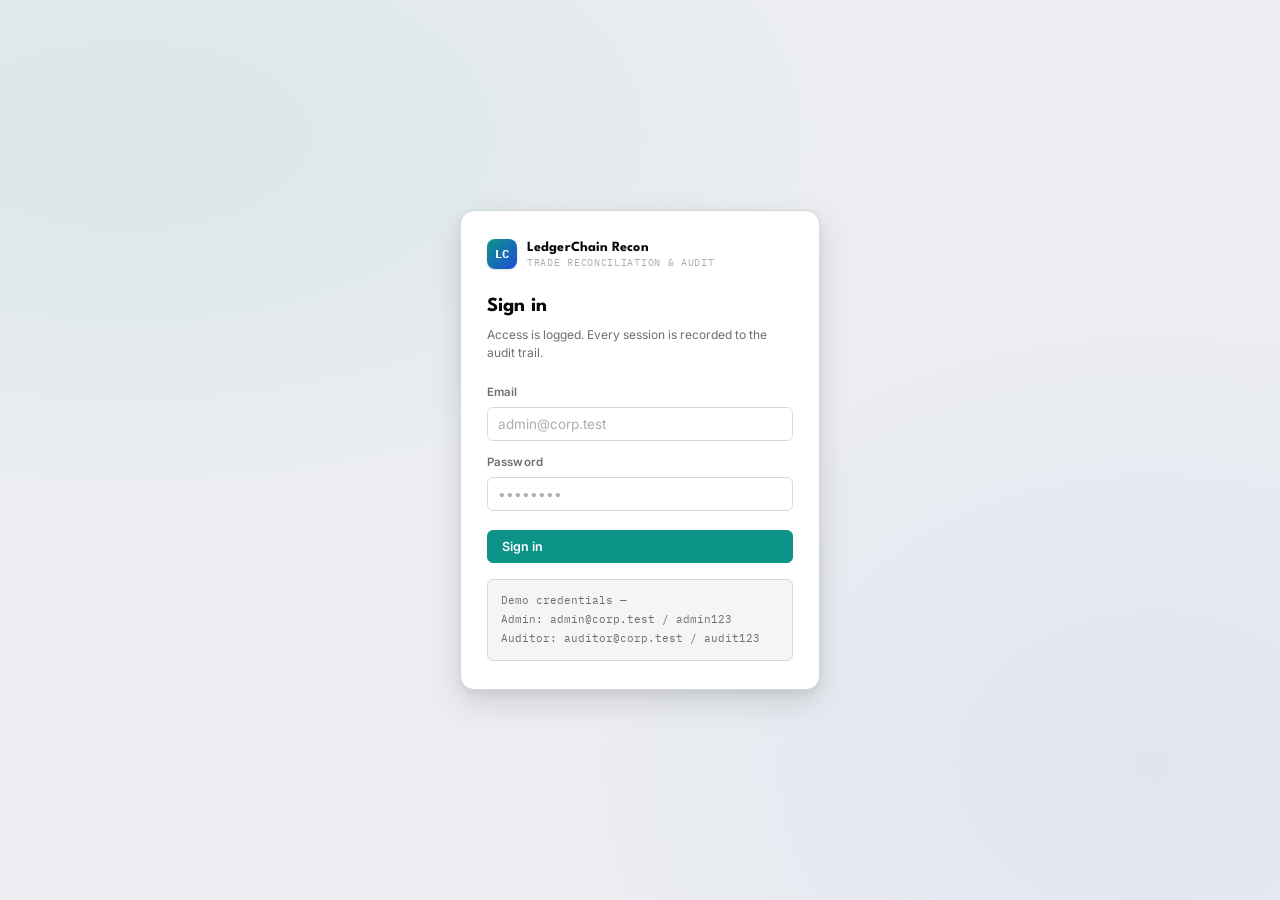
==== audit-log.html @ 0c9338fd "completed the frontend of the project" ====
<!DOCTYPE html>
<html lang="en">
<head>
<meta charset="UTF-8">
<meta name="viewport" content="width=device-width, initial-scale=1.0">
<title>Audit Log · LedgerChain Recon</title>
<link rel="icon" type="image/svg+xml" href="data:image/svg+xml,%3Csvg xmlns='http://www.w3.org/2000/svg' viewBox='0 0 32 32'%3E%3Crect width='32' height='32' rx='6' fill='%23353536'/%3E%3Ctext x='16' y='21' fill='%230d9488' font-family='monospace' font-weight='bold' font-size='14' text-anchor='middle'%3ELC%3C/text%3E%3C/svg%3E">
<link rel="stylesheet" href="css/style.css">
</head>
<body>

<div class="app-shell">
  <aside class="sidebar">
    <div class="brand">
      <div class="brand-mark">LC</div>
      <div class="brand-text"><strong>LedgerChain</strong><span>Recon System</span></div>
    </div>
    <nav class="nav">
      <div class="nav-label">Workspace</div>
      <a href="dashboard.html"     data-page="dashboard"    data-label="Dashboard"><span class="nav-ico">◉</span> <span>Dashboard</span></a>
      <a href="trades.html"        data-page="trades"       data-label="Trades"><span class="nav-ico">▤</span> <span>Trades</span></a>
      <a href="reconciliation.html" data-page="reconciliation" data-label="Reconciliation"><span class="nav-ico">⇄</span> <span>Reconciliation</span></a>
      <a href="exceptions.html"   data-page="exceptions"   data-label="Exceptions"><span class="nav-ico">⚠</span> <span>Exceptions</span></a>
      <a href="audit-log.html"    data-page="audit"        data-label="Audit Log"><span class="nav-ico">≡</span> <span>Audit Log</span></a>
    </nav>
    <div class="sidebar-foot">
      <div class="user-chip" id="sessionChip">--</div>
      <div class="who"><strong id="sessionName">—</strong><span id="sessionRole">—</span></div>
      <a href="#" id="logoutBtn" class="logout-link" title="Sign out">↪</a>
    </div>
  </aside>

  <main class="main">
    <div class="page-head fade-up">
      <div>
        <p class="page-eyebrow">Immutable record</p>
        <h1 class="page-title">Audit Log</h1>
        <p class="page-sub">Every action in the system, chained by hash so tampering with history is detectable.</p>
      </div>
      <button class="btn btn-primary" id="verifyBtn">Verify chain integrity</button>
    </div>

    <div class="card hidden fade-up" id="verifyCard">
      <div class="chain-banner" id="chainBanner"></div>
      <div class="chain-strip" id="chainStrip"></div>
    </div>

    <div class="card fade-up" style="animation-delay:.05s;">
      <div class="filter-bar" style="margin-bottom:14px;">
        <select id="filterAction">
          <option value="">All actions</option>
        </select>
        <input type="text" id="filterActor" placeholder="Filter by actor…">
        <div class="spacer"></div>
        <span class="text-faint mono" id="logCount" style="font-size:12px;"></span>
      </div>
      <div class="table-wrap" id="tableContainer">
        <table id="auditTable">
          <thead>
            <tr><th>Timestamp</th><th>Actor</th><th>Action</th><th>Entity</th><th>Details</th><th>Hash</th></tr>
          </thead>
          <tbody id="logBody"></tbody>
        </table>
      </div>
    </div>
  </main>
</div>

<script src="js/store.js"></script>
<script src="js/app.js"></script>
<script>
  initShell('audit');

  const filterAction = document.getElementById('filterAction');
  const filterActor = document.getElementById('filterActor');
  const logBody = document.getElementById('logBody');
  const tableEl = document.getElementById('auditTable');
  const containerEl = document.getElementById('tableContainer');
  const logCount = document.getElementById('logCount');

  let currentAuditList = [];

  function populateActionFilter() {
    const actions = [...new Set(Store.getAuditLog().map(a => a.action))];
    filterAction.innerHTML = '<option value="">All actions</option>' +
      actions.map(a => `<option value="${escapeHtml(a)}">${escapeHtml(a.replaceAll('_',' '))}</option>`).join('');
  }

  function getFilteredAuditLogs() {
    let log = Store.getAuditLog().slice().reverse();
    if (filterAction.value) log = log.filter(a => a.action === filterAction.value);
    const actorQuery = filterActor.value.trim().toLowerCase();
    if (actorQuery) log = log.filter(a => a.actor.toLowerCase().includes(actorQuery));

    logCount.textContent = log.length + ' entries';
    currentAuditList = log;
    return currentAuditList;
  }

  function renderPageRows(rows) {
    if (!rows.length) {
      logBody.innerHTML = `<tr><td colspan="6"><div class="empty-state"><div class="glyph">≡</div><p>No matching audit entries.</p></div></td></tr>`;
      return;
    }

    logBody.innerHTML = rows.map(a => `
      <tr>
        <td class="mono text-dim">${formatDateTime(a.timestamp)}</td>
        <td>${escapeHtml(a.actor)}</td>
        <td class="mono">${escapeHtml(a.action)}</td>
        <td class="text-dim">${escapeHtml(a.entity_type)} · ${escapeHtml(a.entity_id)}</td>
        <td class="text-dim">${escapeHtml(a.details)}</td>
        <td class="mono text-faint" title="${escapeHtml(a.hash)}">${escapeHtml(a.hash.slice(0,8))}…</td>
      </tr>
    `).join('');
  }

  // Setup reusable pagination and column sorting (Part B.5 & B.6)
  const paginator = makePaginated({
    container: containerEl,
    getData: getFilteredAuditLogs,
    renderRows: renderPageRows,
    pageSize: 10
  });

  makeSortable(
    tableEl,
    currentAuditList,
    (sorted) => {
      currentAuditList = sorted;
      paginator.refresh();
    },
    ['timestamp', 'actor', 'action', 'entity_type', 'details', 'hash']
  );

  document.getElementById('verifyBtn').addEventListener('click', () => {
    const { intact, results } = Store.verifyAuditChain();

    const card = document.getElementById('verifyCard');
    const banner = document.getElementById('chainBanner');
    const strip = document.getElementById('chainStrip');
    card.classList.remove('hidden');

    banner.className = 'chain-banner ' + (intact ? 'ok' : 'bad');
    banner.textContent = intact
      ? `Chain verified — all ${results.length} entries are intact and in order.`
      : `Integrity check failed — the hash chain has been broken. History may have been altered.`;

    if (!results.length) {
      strip.innerHTML = `<span class="text-faint" style="font-size:12.5px;">No entries to verify yet.</span>`;
    } else {
      strip.innerHTML = results.map(r => `
        <div class="chain-node">
          <div class="chain-line ${r.verified ? '' : 'broken'}"></div>
          <div class="chain-dot ${r.verified ? '' : 'broken'}" title="${escapeHtml(r.action)}"></div>
          <div class="chain-hash">${escapeHtml(r.hash.slice(0,6))}</div>
        </div>
      `).join('');
    }

    toast(intact ? 'Audit chain verified successfully.' : 'Audit chain integrity check failed.', intact ? undefined : 'error');
  });

  filterAction.addEventListener('change', () => paginator.refresh());
  filterActor.addEventListener('input', () => paginator.refresh());

  populateActionFilter();
</script>
</body>
</html>
---- css/style.css ----
/* ============================================================
   LedgerChain Recon — Global Design System
   --
   Palette  : #ebedf1 · #d4d8df · #acadb1 · #706f70 · #353536 · #080808
   Headings : League Spartan
   UI chrome: Inter
   Data/mono: IBM Plex Mono
   Status colours kept for pill/badge/chain semantics only.
   ============================================================ */

@import url('https://fonts.googleapis.com/css2?family=Inter:opsz,wght@14..32,300;14..32,400;14..32,500;14..32,600;14..32,700&family=IBM+Plex+Mono:wght@400;500;600&family=League+Spartan:wght@600;700;800&display=swap');

/* ── Design tokens ──────────────────────────────────────────── */
:root {
  /* ── Neutral palette (light theme) ── */
  --bg:            #ebedf1;   /* app background */
  --surface:       #ffffff;   /* card / panel surface */
  --surface-2:     #f4f5f7;   /* subtle inset, table header */
  --surface-3:     #ebedf1;   /* hover tint, pill bg */
  --surface-hover: #f0f1f4;   /* interactive hover */

  /* Borders */
  --border:        #d4d8df;
  --border-subtle: #e2e4e9;

  /* Text */
  --text:          #080808;   /* headings, high-emphasis */
  --text-body:     #353536;   /* body copy */
  --text-dim:      #706f70;   /* secondary / muted */
  --text-faint:    #acadb1;   /* disabled / placeholder */

  /* ── Semantic status colours (unchanged — pills / badges / chain) ── */
  --accent:        #0d9488;   /* teal-700 — matched / healthy (darkened for light bg) */
  --accent-mid:    #14b8a6;   /* teal-500 — hover */
  --accent-dim:    #ccfbf1;   /* teal-100 — pill background */
  --accent-glow:   rgba(13,148,136,.1);

  --warn:          #b45309;   /* amber-700 — mismatch / open */
  --warn-dim:      #fef3c7;   /* amber-100 — pill background */

  --danger:        #dc2626;   /* red-600 — missing / critical */
  --danger-dim:    #fee2e2;   /* red-100 — pill background */

  --info:          #1d4ed8;   /* blue-700 — neutral informational */
  --info-dim:      #dbeafe;   /* blue-100 */

  --purple:        #7c3aed;   /* violet-600 */
  --purple-dim:    #ede9fe;   /* violet-100 */

  /* ── Chart color palette ── */
  --chart-1:  #7BA7D9;
  --chart-2:  #88B68A;
  --chart-3:  #E3B26A;
  --chart-4:  #A78BC7;
  --chart-5:  #72B7B2;
  --chart-6:  #D98B84;
  --chart-7:  #A8B56A;
  --chart-8:  #C997B3;
  --chart-9:  #82C7C5;
  --chart-10: #D7A66E;
  --chart-11: #8FA6D8;
  --chart-12: #9CC29C;

  /* ── Radii ── */
  --radius-sm:     3px;
  --radius:        6px;
  --radius-md:     8px;
  --radius-lg:     10px;
  --radius-xl:     14px;

  /* ── Shadows (lighter for light theme) ── */
  --shadow-sm:  0 1px 2px rgba(8,8,8,.06), 0 1px 3px rgba(8,8,8,.08);
  --shadow-md:  0 4px 12px rgba(8,8,8,.08), 0 2px 4px rgba(8,8,8,.06);
  --shadow-lg:  0 12px 32px rgba(8,8,8,.12), 0 4px 8px rgba(8,8,8,.06);

  /* ── Typography ── */
  --font-heading: 'League Spartan', system-ui, sans-serif;
  --font-ui:      'Inter', system-ui, -apple-system, sans-serif;
  --font-mono:    'IBM Plex Mono', ui-monospace, 'Cascadia Code', monospace;

  /* ── Focus ── */
  --focus-ring: 0 0 0 2px var(--bg), 0 0 0 4px var(--accent);

  /* ── Sidebar ── */
  --sidebar-w:          220px;
  --sidebar-w-collapsed: 64px;
}

/* ── Reset ───────────────────────────────────────────────────── */
*, *::before, *::after { box-sizing: border-box; margin: 0; padding: 0; }
html, body { height: 100%; }

body {
  background: var(--bg);
  color: var(--text-body);
  font-family: var(--font-ui);
  font-size: 13.5px;
  line-height: 1.55;
  -webkit-font-smoothing: antialiased;
  -moz-osx-font-smoothing: grayscale;
}

a { color: inherit; text-decoration: none; }
button, input, select, textarea {
  font-family: inherit;
  font-size: inherit;
  color: inherit;
}
::selection { background: var(--accent-dim); color: var(--accent); }

a:focus-visible, button:focus-visible,
input:focus-visible, select:focus-visible, textarea:focus-visible {
  outline: none;
  box-shadow: var(--focus-ring);
  border-radius: var(--radius);
}

@media (prefers-reduced-motion: reduce) {
  *, *::before, *::after {
    animation-duration: 0.01ms !important;
    transition-duration: 0.01ms !important;
  }
}

/* ── App shell ─────────────────────────────────────────────── */
.app-shell {
  display: grid;
  grid-template-columns: var(--sidebar-w) 1fr;
  min-height: 100vh;
  transition: grid-template-columns 0.22s ease;
}

/* ── Sidebar ────────────────────────────────────────────────── */
.sidebar {
  background: var(--surface);
  border-right: 1px solid var(--border);
  padding: 20px 12px;
  display: flex;
  flex-direction: column;
  gap: 20px;
  position: sticky;
  top: 0;
  height: 100vh;
  overflow-y: auto;
  overflow-x: hidden;
  transition: width 0.22s ease, padding 0.22s ease;
  width: var(--sidebar-w);
}

/* ── Collapsed sidebar (≤900px) ── */
@media (max-width: 900px) {
  .app-shell {
    grid-template-columns: var(--sidebar-w-collapsed) 1fr;
  }
  .sidebar {
    width: var(--sidebar-w-collapsed);
    padding: 20px 10px;
    align-items: center;
  }
  .brand-text,
  .nav-label,
  .nav a span:not(.nav-ico),
  .sidebar-foot .who,
  .logout-link { display: none; }

  .brand { justify-content: center; padding: 0; }
  .brand-mark { width: 36px; height: 36px; font-size: 13px; }

  .nav { width: 100%; }
  .nav a {
    justify-content: center;
    padding: 10px;
    border-radius: var(--radius-md);
    position: relative;
  }
  .nav-ico { width: auto; font-size: 16px; }
  /* Tooltip on hover for collapsed icons */
  .nav a[data-label]::after {
    content: attr(data-label);
    position: absolute;
    left: calc(100% + 10px);
    top: 50%;
    transform: translateY(-50%);
    background: var(--text);
    color: var(--surface);
    font-size: 11.5px;
    font-weight: 600;
    padding: 5px 10px;
    border-radius: var(--radius);
    white-space: nowrap;
    opacity: 0;
    pointer-events: none;
    transition: opacity 0.12s ease;
    z-index: 300;
  }
  .nav a[data-label]:hover::after { opacity: 1; }

  .sidebar-foot {
    justify-content: center;
    padding-top: 13px;
  }
  .user-chip { margin: 0; }
}

/* Brand */
.brand {
  display: flex;
  align-items: center;
  gap: 9px;
  padding: 0 4px;
  flex-shrink: 0;
}
.brand-mark {
  width: 30px; height: 30px;
  border-radius: var(--radius-md);
  background: linear-gradient(135deg, var(--accent) 0%, var(--info) 100%);
  display: flex; align-items: center; justify-content: center;
  font-family: var(--font-mono);
  font-weight: 700;
  font-size: 12px;
  color: #fff;
  flex-shrink: 0;
  box-shadow: var(--shadow-sm);
}
.brand-text {
  display: flex;
  flex-direction: column;
  line-height: 1.2;
  overflow: hidden;
}
.brand-text strong {
  font-family: var(--font-heading);
  font-size: 14px;
  font-weight: 700;
  letter-spacing: 0.1px;
  color: var(--text);
  white-space: nowrap;
}
.brand-text span {
  font-size: 9.5px;
  color: var(--text-faint);
  font-family: var(--font-mono);
  letter-spacing: 0.7px;
  text-transform: uppercase;
}

/* Nav */
.nav { display: flex; flex-direction: column; gap: 1px; width: 100%; }
.nav-label {
  font-size: 9.5px;
  text-transform: uppercase;
  letter-spacing: 1px;
  color: var(--text-faint);
  padding: 10px 8px 5px;
  font-family: var(--font-mono);
  font-weight: 600;
  white-space: nowrap;
}
.nav a {
  display: flex;
  align-items: center;
  gap: 8px;
  padding: 8px 10px;
  border-radius: var(--radius);
  color: var(--text-dim);
  font-size: 13px;
  font-weight: 500;
  transition: background 0.1s, color 0.1s;
  position: relative;
  white-space: nowrap;
  overflow: hidden;
}
.nav a:hover {
  background: var(--surface-3);
  color: var(--text);
}
.nav a.active {
  background: var(--accent-dim);
  color: var(--accent);
  font-weight: 600;
}
/* Left accent bar on active nav item — Part A.4 */
.nav a.active::before {
  content: "";
  position: absolute;
  left: 0; top: 6px; bottom: 6px;
  width: 3px;
  background: var(--accent);
  border-radius: 0 3px 3px 0;
}
.nav a.active .nav-ico { color: var(--accent); }
.nav-ico {
  width: 16px;
  text-align: center;
  color: var(--text-faint);
  font-size: 13px;
  flex-shrink: 0;
  line-height: 1;
}

/* Sidebar footer */
.sidebar-foot {
  margin-top: auto;
  border-top: 1px solid var(--border);
  padding-top: 13px;
  display: flex;
  align-items: center;
  gap: 8px;
  flex-shrink: 0;
}
.user-chip {
  width: 28px; height: 28px;
  border-radius: 50%;
  background: var(--info-dim);
  border: 1px solid var(--border);
  display: flex; align-items: center; justify-content: center;
  font-family: var(--font-mono);
  font-size: 10.5px;
  font-weight: 700;
  color: var(--info);
  flex-shrink: 0;
}
.sidebar-foot .who {
  display: flex;
  flex-direction: column;
  overflow: hidden;
  flex: 1;
  min-width: 0;
}
.sidebar-foot .who strong {
  font-size: 12px;
  font-weight: 600;
  color: var(--text);
  white-space: nowrap;
  overflow: hidden;
  text-overflow: ellipsis;
}
.sidebar-foot .who span {
  font-size: 9.5px;
  color: var(--text-faint);
  text-transform: uppercase;
  letter-spacing: 0.5px;
  font-family: var(--font-mono);
}
.logout-link {
  color: var(--text-faint);
  font-size: 12px;
  padding: 5px;
  border-radius: var(--radius-sm);
  transition: color 0.1s, background 0.1s;
  flex-shrink: 0;
}
.logout-link:hover { color: var(--danger); background: var(--danger-dim); }

/* ── Main area ─────────────────────────────────────────────── */
.main {
  padding: 30px 36px 64px;
  min-width: 0;
}

/* Page header */
.page-head {
  display: flex;
  align-items: flex-end;
  justify-content: space-between;
  gap: 16px;
  margin-bottom: 24px;
  flex-wrap: wrap;
}
.page-eyebrow {
  font-family: var(--font-mono);
  font-size: 10px;
  letter-spacing: 1.2px;
  text-transform: uppercase;
  color: var(--text-faint);
  margin: 0 0 4px;
}
.page-title {
  font-family: var(--font-heading);
  font-size: 24px;
  font-weight: 700;
  margin: 0;
  letter-spacing: -0.2px;
  color: var(--text);
  line-height: 1.15;
}
.page-sub {
  color: var(--text-dim);
  font-size: 12.5px;
  margin-top: 5px;
  font-weight: 400;
}

/* ── Stat cards ─────────────────────────────────────────────── */
.stat-grid {
  display: grid;
  grid-template-columns: repeat(4, 1fr);
  gap: 12px;
  margin-bottom: 20px;
}
@media (max-width: 900px) { .stat-grid { grid-template-columns: repeat(2, 1fr); } }
@media (max-width: 520px)  { .stat-grid { grid-template-columns: 1fr; } }

.stat-card {
  background: var(--surface);
  border: 1px solid var(--border);
  border-radius: var(--radius-lg);
  padding: 18px 20px;
  position: relative;
  overflow: hidden;
  transition: border-color 0.15s, box-shadow 0.15s;
}
.stat-card:hover { border-color: var(--accent-mid); box-shadow: var(--shadow-md); }

.stat-icon {
  width: 34px; height: 34px;
  border-radius: var(--radius-md);
  display: flex; align-items: center; justify-content: center;
  font-size: 15px;
  margin-bottom: 14px;
}
.stat-icon.teal   { background: var(--accent-dim);  color: var(--accent); }
.stat-icon.amber  { background: var(--warn-dim);     color: var(--warn); }
.stat-icon.blue   { background: var(--info-dim);     color: var(--info); }
.stat-icon.purple { background: var(--purple-dim);   color: var(--purple); }

.stat-label {
  font-family: var(--font-mono);
  font-size: 10px;
  text-transform: uppercase;
  letter-spacing: 0.8px;
  color: var(--text-faint);
  margin-bottom: 5px;
  font-weight: 600;
}
.stat-value {
  font-size: 28px;
  font-weight: 700;
  font-family: var(--font-mono);
  letter-spacing: -1px;
  line-height: 1;
  color: var(--text);
}
.stat-value.accent { color: var(--accent); }
.stat-value.warn   { color: var(--warn); }
.stat-value.danger { color: var(--danger); }
.stat-value.info   { color: var(--info); }
.stat-value.sm { font-size: 17px; letter-spacing: -0.4px; line-height: 1.3; }

.stat-delta {
  font-size: 11px;
  color: var(--text-dim);
  margin-top: 7px;
  font-weight: 400;
}
.stat-badge {
  display: inline-flex;
  align-items: center;
  gap: 3px;
  font-size: 10px;
  font-weight: 600;
  font-family: var(--font-mono);
  padding: 2px 6px;
  border-radius: 999px;
  margin-top: 7px;
}
.stat-badge.up      { background: var(--accent-dim); color: var(--accent); }
.stat-badge.down    { background: var(--danger-dim); color: var(--danger); }
.stat-badge.neutral { background: var(--surface-3);  color: var(--text-dim); }

/* ── Cards ──────────────────────────────────────────────────── */
.card {
  background: var(--surface);
  border: 1px solid var(--border);
  border-radius: var(--radius-lg);
  padding: 20px;
}
.card + .card { margin-top: 14px; }
.card-header {
  display: flex;
  align-items: center;
  justify-content: space-between;
  gap: 12px;
  margin-bottom: 16px;
}
.card-header h2 {
  font-family: var(--font-heading);
  font-size: 15px;
  font-weight: 700;
  letter-spacing: 0.1px;
  color: var(--text);
  margin: 0;
}
.card-link {
  font-size: 12px;
  color: var(--text-faint);
  transition: color 0.1s;
  font-weight: 500;
}
.card-link:hover { color: var(--accent); }

/* Chart layout */
.chart-grid {
  display: grid;
  grid-template-columns: 1fr 1fr;
  gap: 14px;
  margin-bottom: 14px;
}
@media (max-width: 860px) { .chart-grid { grid-template-columns: 1fr; } }

.chart-card {
  background: var(--surface);
  border: 1px solid var(--border);
  border-radius: var(--radius-lg);
  padding: 20px;
}
.chart-card .card-header { margin-bottom: 12px; }

.chart-subtitle {
  font-family: var(--font-mono);
  font-size: 10px;
  text-transform: uppercase;
  letter-spacing: 0.7px;
  color: var(--text-faint);
  margin-top: 2px;
}

.chart-wrap {
  position: relative;
  height: 200px;
  width: 100%;
}
.chart-wrap.tall  { height: 240px; }
.chart-wrap.donut { height: 180px; }

.chart-legend {
  display: flex;
  flex-wrap: wrap;
  gap: 8px 16px;
  margin-top: 14px;
}
.legend-item {
  display: flex;
  align-items: center;
  gap: 6px;
  font-size: 11.5px;
  color: var(--text-dim);
  font-weight: 500;
}
.legend-dot {
  width: 8px; height: 8px;
  border-radius: 2px;
  flex-shrink: 0;
}

/* ── Match-rate sparkline chart (dashboard, pure SVG/CSS) ── */
.sparkline-card { margin-bottom: 14px; }
.sparkline-bars {
  display: flex;
  align-items: flex-end;
  gap: 6px;
  height: 72px;
  padding: 0 2px;
}
.sparkline-bar-wrap {
  display: flex;
  flex-direction: column;
  align-items: center;
  gap: 5px;
  flex: 1;
}
.sparkline-bar {
  width: 100%;
  border-radius: 3px 3px 0 0;
  min-height: 3px;
  transition: opacity 0.1s;
  position: relative;
}
.sparkline-bar:hover { opacity: 0.8; }
.sparkline-label {
  font-family: var(--font-mono);
  font-size: 9px;
  color: var(--text-faint);
  text-align: center;
  white-space: nowrap;
  overflow: hidden;
  text-overflow: ellipsis;
  width: 100%;
}
.sparkline-pct {
  font-family: var(--font-mono);
  font-size: 9.5px;
  font-weight: 600;
  text-align: center;
  margin-top: 1px;
}

/* ── Tables ─────────────────────────────────────────────────── */
.table-wrap {
  overflow-x: auto;
  border: 1px solid var(--border);
  border-radius: var(--radius-lg);
}
table { width: 100%; border-collapse: collapse; font-size: 12.5px; }
thead th {
  text-align: left;
  font-family: var(--font-mono);
  font-size: 10px;
  text-transform: uppercase;
  letter-spacing: 0.7px;
  color: var(--text-dim);
  background: var(--surface-2);
  padding: 10px 14px;
  border-bottom: 1px solid var(--border);
  white-space: nowrap;
  font-weight: 600;
}
/* Sortable column headers */
thead th.sortable {
  cursor: pointer;
  user-select: none;
}
thead th.sortable:hover { color: var(--text); background: var(--surface-3); }
thead th.sort-asc::after  { content: " ▲"; color: var(--accent); font-size: 9px; }
thead th.sort-desc::after { content: " ▼"; color: var(--accent); font-size: 9px; }

tbody td {
  padding: 10px 14px;
  border-bottom: 1px solid var(--border);
  vertical-align: middle;
  color: var(--text-body);
}
tbody tr:last-child td { border-bottom: none; }
tbody tr:hover { background: var(--surface-2); }
.mono { font-family: var(--font-mono); }
.num  { font-family: var(--font-mono); text-align: right; }

/* ── Pagination ─────────────────────────────────────────────── */
.pagination {
  display: flex;
  align-items: center;
  justify-content: flex-end;
  gap: 8px;
  padding: 12px 0 0;
  font-size: 12px;
  color: var(--text-dim);
}
.pagination .page-info {
  font-family: var(--font-mono);
  font-size: 11px;
  color: var(--text-faint);
  min-width: 80px;
  text-align: center;
}

/* ── Status pills ───────────────────────────────────────────── */
.pill {
  display: inline-flex;
  align-items: center;
  gap: 5px;
  padding: 2px 8px;
  border-radius: 999px;
  font-size: 10.5px;
  font-weight: 700;
  font-family: var(--font-mono);
  letter-spacing: 0.2px;
  white-space: nowrap;
}
.pill::before {
  content: "";
  width: 5px; height: 5px;
  border-radius: 50%;
  background: currentColor;
  flex-shrink: 0;
}
.pill-matched  { background: var(--accent-dim); color: var(--accent); }
.pill-pending  { background: var(--surface-3);  color: var(--text-dim); }
.pill-open     { background: var(--warn-dim);   color: var(--warn); }
.pill-resolved { background: var(--accent-dim); color: var(--accent); }
.pill-ignored  { background: var(--surface-3);  color: var(--text-dim); }
.pill-missing  { background: var(--danger-dim); color: var(--danger); }
.pill-mismatch { background: var(--warn-dim);   color: var(--warn); }
.pill-admin    { background: var(--info-dim);   color: var(--info); }
.pill-auditor  { background: var(--accent-dim); color: var(--accent); }

/* ── Buttons ────────────────────────────────────────────────── */
.btn {
  display: inline-flex;
  align-items: center;
  gap: 6px;
  padding: 8px 14px;
  border-radius: var(--radius);
  border: 1px solid var(--border);
  background: var(--surface);
  color: var(--text-body);
  font-weight: 500;
  font-size: 12.5px;
  cursor: pointer;
  transition: border-color 0.1s, background 0.1s, transform 0.06s, box-shadow 0.1s;
  white-space: nowrap;
}
.btn:hover {
  border-color: var(--text-faint);
  background: var(--surface-2);
  box-shadow: var(--shadow-sm);
}
.btn:active { transform: translateY(1px); }
.btn-primary {
  background: var(--accent);
  border-color: var(--accent);
  color: #fff;
  font-weight: 600;
}
.btn-primary:hover { background: var(--accent-mid); border-color: var(--accent-mid); }
.btn-danger  { background: transparent; border-color: #fca5a5; color: var(--danger); }
.btn-danger:hover  { background: var(--danger-dim); }
.btn-ghost   { background: transparent; border-color: transparent; color: var(--text-dim); }
.btn-ghost:hover   { background: var(--surface-2); color: var(--text); }
.btn-sm { padding: 5px 10px; font-size: 11.5px; }
.btn[disabled] { opacity: 0.4; cursor: not-allowed; pointer-events: none; }

/* ── Forms ──────────────────────────────────────────────────── */
.form-row { display: flex; flex-direction: column; gap: 5px; margin-bottom: 13px; }
.form-row label {
  font-size: 11.5px;
  font-weight: 600;
  color: var(--text-dim);
  letter-spacing: 0.1px;
}
.form-grid { display: grid; grid-template-columns: 1fr 1fr; gap: 13px; }
@media (max-width: 640px) { .form-grid { grid-template-columns: 1fr; } }

input[type=text], input[type=number], input[type=date],
input[type=email], input[type=password], select, textarea {
  background: var(--surface);
  border: 1px solid var(--border);
  border-radius: var(--radius);
  padding: 8px 10px;
  color: var(--text-body);
  width: 100%;
  transition: border-color 0.1s, box-shadow 0.1s;
}
input:focus, select:focus, textarea:focus {
  outline: none;
  border-color: var(--accent);
  box-shadow: 0 0 0 3px var(--accent-dim);
}
input::placeholder, textarea::placeholder { color: var(--text-faint); }
textarea { resize: vertical; min-height: 72px; line-height: 1.5; }

.hint { font-size: 11.5px; color: var(--text-faint); margin-top: 4px; }
.error-text { font-size: 11.5px; color: var(--danger); margin-top: 4px; }

/* ── Filter bar ─────────────────────────────────────────────── */
.filter-bar {
  display: flex;
  align-items: center;
  gap: 8px;
  flex-wrap: wrap;
  margin-bottom: 14px;
}
.filter-bar select, .filter-bar input[type=text] { width: auto; min-width: 140px; }
.filter-bar .spacer { flex: 1; }

/* ── Modal ──────────────────────────────────────────────────── */
.modal-backdrop {
  position: fixed;
  inset: 0;
  background: rgba(8,8,8,.45);
  backdrop-filter: blur(3px);
  -webkit-backdrop-filter: blur(3px);
  display: flex;
  align-items: center;
  justify-content: center;
  z-index: 100;
  padding: 20px;
}
.modal {
  background: var(--surface);
  border: 1px solid var(--border);
  border-radius: var(--radius-xl);
  width: 100%;
  max-width: 460px;
  padding: 24px;
  box-shadow: var(--shadow-lg);
}
.modal h3 {
  font-family: var(--font-heading);
  font-size: 17px;
  font-weight: 700;
  letter-spacing: 0.1px;
  margin-bottom: 4px;
  color: var(--text);
}
.modal .modal-sub { color: var(--text-dim); font-size: 12px; margin-bottom: 18px; }
.modal-actions { display: flex; justify-content: flex-end; gap: 8px; margin-top: 18px; }
.hidden { display: none !important; }

/* ── Toast — stacking via JS offset ─────────────────────────── */
.toast {
  position: fixed;
  bottom: 22px;
  right: 22px;
  background: var(--surface);
  border: 1px solid var(--border);
  border-left: 3px solid var(--accent);
  padding: 11px 15px;
  border-radius: var(--radius-md);
  font-size: 12.5px;
  max-width: 300px;
  box-shadow: var(--shadow-md);
  z-index: 200;
  animation: toastIn 0.16s ease;
  font-weight: 500;
  color: var(--text-body);
  transition: bottom 0.18s ease;
}
.toast.error { border-left-color: var(--danger); }
@keyframes toastIn {
  from { transform: translateY(8px); opacity: 0; }
  to   { transform: none; opacity: 1; }
}

/* ── Empty state ────────────────────────────────────────────── */
.empty-state {
  text-align: center;
  padding: 44px 20px;
  color: var(--text-faint);
}
.empty-state .glyph {
  font-family: var(--font-mono);
  font-size: 22px;
  color: var(--text-faint);
  margin-bottom: 10px;
  opacity: 0.6;
}
.empty-state p { margin: 4px 0 0; font-size: 12.5px; color: var(--text-dim); }

/* ── Audit hash chain ───────────────────────────────────────── */
.chain-strip {
  display: flex;
  align-items: center;
  overflow-x: auto;
  padding: 14px 4px 18px;
  gap: 0;
}
.chain-node {
  display: flex; flex-direction: column; align-items: center;
  flex-shrink: 0; width: 88px; position: relative;
}
.chain-dot {
  width: 10px; height: 10px; border-radius: 50%;
  background: var(--accent);
  border: 2px solid var(--bg);
  box-shadow: 0 0 0 1px var(--accent);
  z-index: 2;
}
.chain-dot.broken { background: var(--danger); box-shadow: 0 0 0 1px var(--danger); }
.chain-line {
  position: absolute; top: 4px; left: -44px;
  width: 88px; height: 2px;
  background: var(--accent); z-index: 1;
}
.chain-line.broken { background: var(--danger); }
.chain-node:first-child .chain-line { display: none; }
.chain-hash {
  margin-top: 7px;
  font-family: var(--font-mono); font-size: 9px;
  color: var(--text-faint);
}
.chain-banner {
  display: flex; align-items: center; gap: 9px;
  padding: 10px 13px; border-radius: var(--radius);
  font-size: 12.5px; font-weight: 700; margin-bottom: 4px;
}
.chain-banner.ok  { background: var(--accent-dim); color: var(--accent); }
.chain-banner.bad { background: var(--danger-dim); color: var(--danger); }

/* ── Login page ─────────────────────────────────────────────── */
.login-shell {
  min-height: 100vh;
  display: flex; align-items: center; justify-content: center;
  background:
    radial-gradient(ellipse 55% 40% at 10% 15%, rgba(13,148,136,.08), transparent),
    radial-gradient(ellipse 45% 50% at 90% 85%, rgba(29,78,216,.05), transparent),
    var(--bg);
  padding: 20px;
}
.login-card {
  width: 100%; max-width: 360px;
  background: var(--surface);
  border: 1px solid var(--border);
  border-radius: var(--radius-xl);
  padding: 28px 26px;
  box-shadow: var(--shadow-lg);
}
.login-brand { display: flex; align-items: center; gap: 10px; margin-bottom: 22px; }
.login-title {
  font-family: var(--font-heading);
  font-size: 20px;
  font-weight: 700;
  letter-spacing: 0.1px;
  margin: 0 0 4px;
  color: var(--text);
}
.login-sub { font-size: 12px; color: var(--text-dim); margin: 0 0 22px; line-height: 1.5; }
.login-demo {
  margin-top: 16px; padding: 11px 13px;
  background: var(--surface-2);
  border: 1px solid var(--border);
  border-radius: var(--radius);
  font-size: 11px; color: var(--text-dim);
  font-family: var(--font-mono); line-height: 1.75;
}

/* ── Layout utilities ───────────────────────────────────────── */
.section-title {
  font-family: var(--font-heading);
  font-size: 15px;
  font-weight: 700;
  letter-spacing: 0.1px;
  margin: 0 0 14px;
  color: var(--text);
}
.flex-between { display: flex; align-items: center; justify-content: space-between; gap: 12px; }
.mt-0 { margin-top: 0; }
.mb-0 { margin-bottom: 0; }
.text-dim    { color: var(--text-dim); }
.text-faint  { color: var(--text-faint); }
.w-100       { width: 100%; }
.accent-text { color: var(--accent); }

.divider { border: none; border-top: 1px solid var(--border); margin: 16px 0; }

/* Skeleton shimmer */
@keyframes shimmer {
  0%   { background-position: -600px 0; }
  100% { background-position:  600px 0; }
}
.skeleton {
  background: linear-gradient(90deg, var(--surface-2) 25%, var(--surface-3) 50%, var(--surface-2) 75%);
  background-size: 600px 100%;
  animation: shimmer 1.4s ease infinite;
  border-radius: var(--radius);
}

/* Fade-up entrance */
@keyframes fadeUp {
  from { opacity: 0; transform: translateY(8px); }
  to   { opacity: 1; transform: translateY(0); }
}
.fade-up { animation: fadeUp 0.24s ease both; }
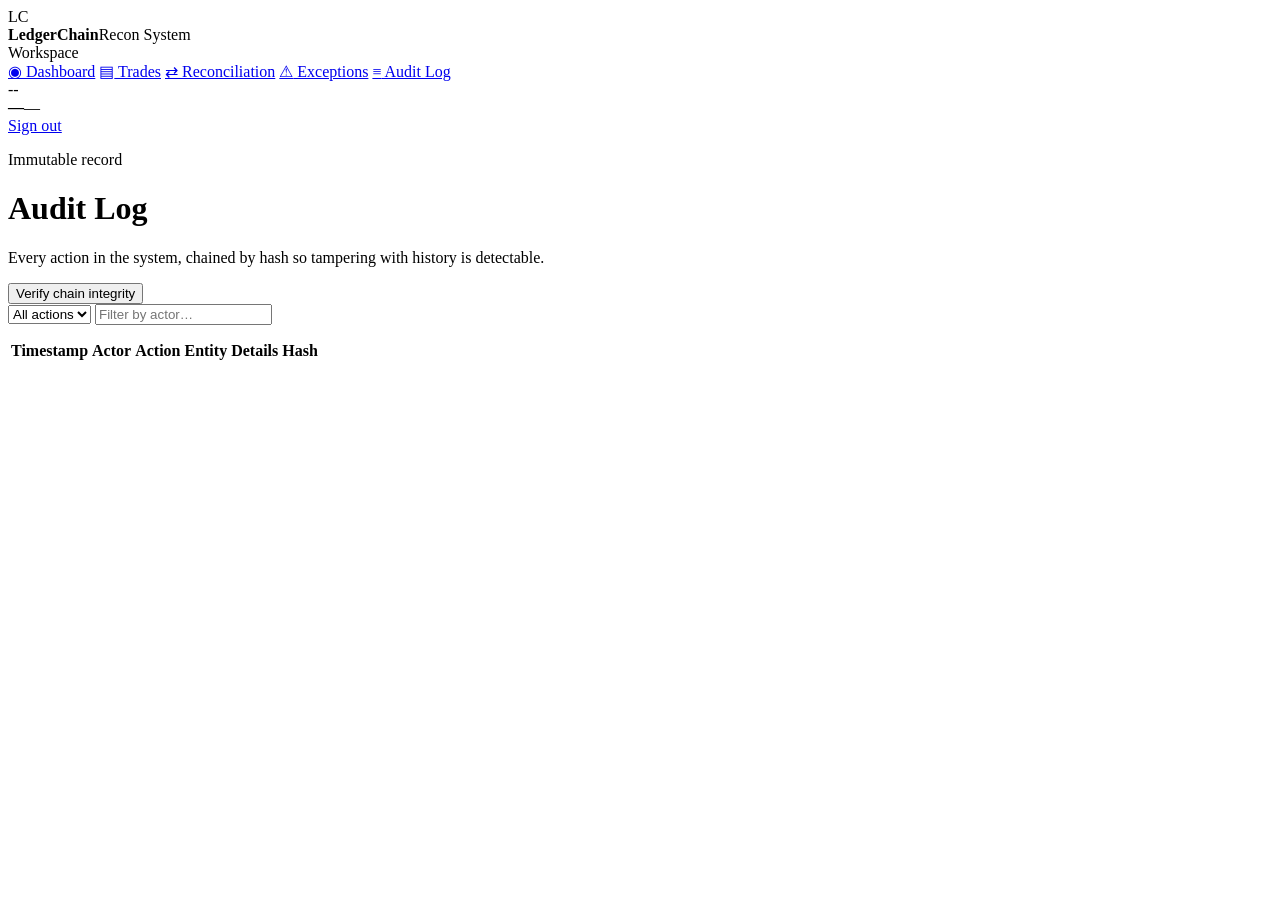
==== commit a3de3531: "renew project" ====
--- a/audit-log.html
+++ b/audit-log.html
@@ -4,7 +4,6 @@
 <meta charset="UTF-8">
 <meta name="viewport" content="width=device-width, initial-scale=1.0">
 <title>Audit Log · LedgerChain Recon</title>
-<link rel="icon" type="image/svg+xml" href="data:image/svg+xml,%3Csvg xmlns='http://www.w3.org/2000/svg' viewBox='0 0 32 32'%3E%3Crect width='32' height='32' rx='6' fill='%23353536'/%3E%3Ctext x='16' y='21' fill='%230d9488' font-family='monospace' font-weight='bold' font-size='14' text-anchor='middle'%3ELC%3C/text%3E%3C/svg%3E">
 <link rel="stylesheet" href="css/style.css">
 </head>
 <body>
@@ -17,21 +16,21 @@
     </div>
     <nav class="nav">
       <div class="nav-label">Workspace</div>
-      <a href="dashboard.html"     data-page="dashboard"    data-label="Dashboard"><span class="nav-ico">◉</span> <span>Dashboard</span></a>
-      <a href="trades.html"        data-page="trades"       data-label="Trades"><span class="nav-ico">▤</span> <span>Trades</span></a>
-      <a href="reconciliation.html" data-page="reconciliation" data-label="Reconciliation"><span class="nav-ico">⇄</span> <span>Reconciliation</span></a>
-      <a href="exceptions.html"   data-page="exceptions"   data-label="Exceptions"><span class="nav-ico">⚠</span> <span>Exceptions</span></a>
-      <a href="audit-log.html"    data-page="audit"        data-label="Audit Log"><span class="nav-ico">≡</span> <span>Audit Log</span></a>
+      <a href="dashboard.html" data-page="dashboard"><span class="nav-ico">◉</span> Dashboard</a>
+      <a href="trades.html" data-page="trades"><span class="nav-ico">▤</span> Trades</a>
+      <a href="reconciliation.html" data-page="reconciliation"><span class="nav-ico">⇄</span> Reconciliation</a>
+      <a href="exceptions.html" data-page="exceptions"><span class="nav-ico">⚠</span> Exceptions</a>
+      <a href="audit-log.html" data-page="audit"><span class="nav-ico">≡</span> Audit Log</a>
     </nav>
     <div class="sidebar-foot">
       <div class="user-chip" id="sessionChip">--</div>
       <div class="who"><strong id="sessionName">—</strong><span id="sessionRole">—</span></div>
-      <a href="#" id="logoutBtn" class="logout-link" title="Sign out">↪</a>
+      <a href="#" id="logoutBtn" class="logout-link">Sign out</a>
     </div>
   </aside>
 
   <main class="main">
-    <div class="page-head fade-up">
+    <div class="page-head">
       <div>
         <p class="page-eyebrow">Immutable record</p>
         <h1 class="page-title">Audit Log</h1>
@@ -40,12 +39,12 @@
       <button class="btn btn-primary" id="verifyBtn">Verify chain integrity</button>
     </div>
 
-    <div class="card hidden fade-up" id="verifyCard">
+    <div class="card hidden" id="verifyCard">
       <div class="chain-banner" id="chainBanner"></div>
       <div class="chain-strip" id="chainStrip"></div>
     </div>
 
-    <div class="card fade-up" style="animation-delay:.05s;">
+    <div class="card">
       <div class="filter-bar" style="margin-bottom:14px;">
         <select id="filterAction">
           <option value="">All actions</option>
@@ -54,8 +53,8 @@
         <div class="spacer"></div>
         <span class="text-faint mono" id="logCount" style="font-size:12px;"></span>
       </div>
-      <div class="table-wrap" id="tableContainer">
-        <table id="auditTable">
+      <div class="table-wrap">
+        <table>
           <thead>
             <tr><th>Timestamp</th><th>Actor</th><th>Action</th><th>Entity</th><th>Details</th><th>Hash</th></tr>
           </thead>
@@ -74,11 +73,7 @@
   const filterAction = document.getElementById('filterAction');
   const filterActor = document.getElementById('filterActor');
   const logBody = document.getElementById('logBody');
-  const tableEl = document.getElementById('auditTable');
-  const containerEl = document.getElementById('tableContainer');
   const logCount = document.getElementById('logCount');
-
-  let currentAuditList = [];
 
   function populateActionFilter() {
     const actions = [...new Set(Store.getAuditLog().map(a => a.action))];
@@ -86,24 +81,20 @@
       actions.map(a => `<option value="${escapeHtml(a)}">${escapeHtml(a.replaceAll('_',' '))}</option>`).join('');
   }
 
-  function getFilteredAuditLogs() {
+  function renderLog() {
     let log = Store.getAuditLog().slice().reverse();
     if (filterAction.value) log = log.filter(a => a.action === filterAction.value);
     const actorQuery = filterActor.value.trim().toLowerCase();
     if (actorQuery) log = log.filter(a => a.actor.toLowerCase().includes(actorQuery));
 
     logCount.textContent = log.length + ' entries';
-    currentAuditList = log;
-    return currentAuditList;
-  }
 
-  function renderPageRows(rows) {
-    if (!rows.length) {
+    if (!log.length) {
       logBody.innerHTML = `<tr><td colspan="6"><div class="empty-state"><div class="glyph">≡</div><p>No matching audit entries.</p></div></td></tr>`;
       return;
     }
 
-    logBody.innerHTML = rows.map(a => `
+    logBody.innerHTML = log.map(a => `
       <tr>
         <td class="mono text-dim">${formatDateTime(a.timestamp)}</td>
         <td>${escapeHtml(a.actor)}</td>
@@ -115,25 +106,9 @@
     `).join('');
   }
 
-  // Setup reusable pagination and column sorting (Part B.5 & B.6)
-  const paginator = makePaginated({
-    container: containerEl,
-    getData: getFilteredAuditLogs,
-    renderRows: renderPageRows,
-    pageSize: 10
-  });
-
-  makeSortable(
-    tableEl,
-    currentAuditList,
-    (sorted) => {
-      currentAuditList = sorted;
-      paginator.refresh();
-    },
-    ['timestamp', 'actor', 'action', 'entity_type', 'details', 'hash']
-  );
-
   document.getElementById('verifyBtn').addEventListener('click', () => {
+    // TODO(PHP): replace with fetch('api/audit_verify.php') which recomputes
+    // sha256 chains server-side against the append-only MySQL table.
     const { intact, results } = Store.verifyAuditChain();
 
     const card = document.getElementById('verifyCard');
@@ -161,10 +136,11 @@
     toast(intact ? 'Audit chain verified successfully.' : 'Audit chain integrity check failed.', intact ? undefined : 'error');
   });
 
-  filterAction.addEventListener('change', () => paginator.refresh());
-  filterActor.addEventListener('input', () => paginator.refresh());
+  filterAction.addEventListener('change', renderLog);
+  filterActor.addEventListener('input', renderLog);
 
   populateActionFilter();
+  renderLog();
 </script>
 </body>
 </html>
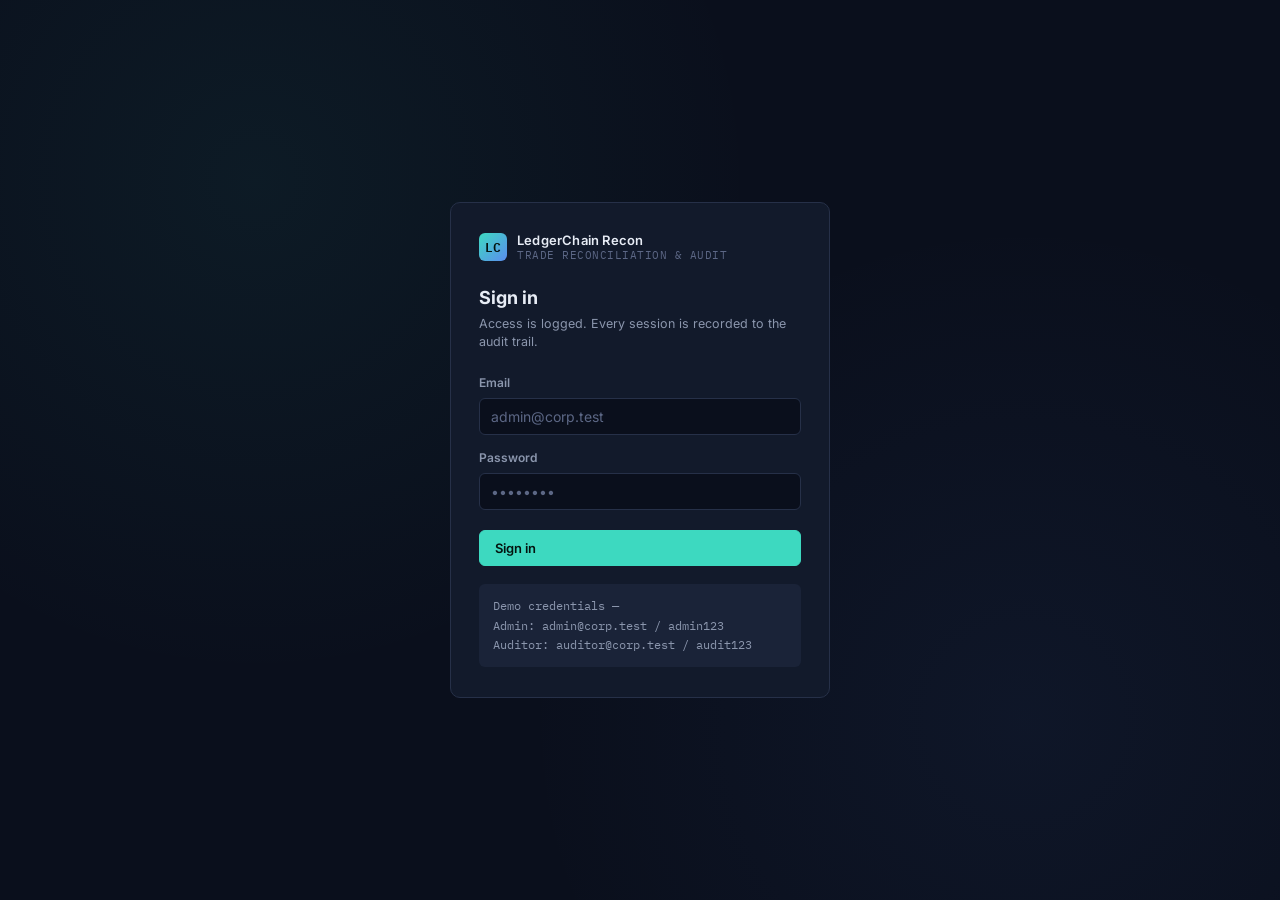
==== commit ac89aabb: "iteration 1" ====
--- a/audit-log.html
+++ b/audit-log.html
@@ -4,6 +4,7 @@
 <meta charset="UTF-8">
 <meta name="viewport" content="width=device-width, initial-scale=1.0">
 <title>Audit Log · LedgerChain Recon</title>
+<link rel="icon" type="image/svg+xml" href="data:image/svg+xml,<svg xmlns='http://www.w3.org/2000/svg' viewBox='0 0 32 32'><rect width='32' height='32' rx='6' fill='%230A0F1C'/><text x='16' y='22' font-family='IBM Plex Mono,monospace' font-size='18' font-weight='700' fill='%233DD9C0' text-anchor='middle'>LC</text></svg>">
 <link rel="stylesheet" href="css/style.css">
 </head>
 <body>
@@ -16,11 +17,11 @@
     </div>
     <nav class="nav">
       <div class="nav-label">Workspace</div>
-      <a href="dashboard.html" data-page="dashboard"><span class="nav-ico">◉</span> Dashboard</a>
-      <a href="trades.html" data-page="trades"><span class="nav-ico">▤</span> Trades</a>
-      <a href="reconciliation.html" data-page="reconciliation"><span class="nav-ico">⇄</span> Reconciliation</a>
-      <a href="exceptions.html" data-page="exceptions"><span class="nav-ico">⚠</span> Exceptions</a>
-      <a href="audit-log.html" data-page="audit"><span class="nav-ico">≡</span> Audit Log</a>
+      <a href="dashboard.html" data-page="dashboard" data-label="Dashboard"><span class="nav-ico">◉</span> Dashboard</a>
+      <a href="trades.html" data-page="trades" data-label="Trades"><span class="nav-ico">▤</span> Trades</a>
+      <a href="reconciliation.html" data-page="reconciliation" data-label="Reconciliation"><span class="nav-ico">⇄</span> Reconciliation</a>
+      <a href="exceptions.html" data-page="exceptions" data-label="Exceptions"><span class="nav-ico">⚠</span> Exceptions</a>
+      <a href="audit-log.html" data-page="audit" data-label="Audit Log"><span class="nav-ico">≡</span> Audit Log</a>
     </nav>
     <div class="sidebar-foot">
       <div class="user-chip" id="sessionChip">--</div>
@@ -54,13 +55,14 @@
         <span class="text-faint mono" id="logCount" style="font-size:12px;"></span>
       </div>
       <div class="table-wrap">
-        <table>
+        <table id="auditTable">
           <thead>
-            <tr><th>Timestamp</th><th>Actor</th><th>Action</th><th>Entity</th><th>Details</th><th>Hash</th></tr>
+            <tr><th data-sort="timestamp">Timestamp <span class="sort-arrow"></span></th><th data-sort="actor">Actor <span class="sort-arrow"></span></th><th data-sort="action">Action <span class="sort-arrow"></span></th><th data-sort="entity_type">Entity <span class="sort-arrow"></span></th><th data-sort="details">Details <span class="sort-arrow"></span></th><th>Hash</th></tr>
           </thead>
           <tbody id="logBody"></tbody>
         </table>
       </div>
+      <div id="logPagination"></div>
     </div>
   </main>
 </div>
@@ -74,6 +76,21 @@
   const filterActor = document.getElementById('filterActor');
   const logBody = document.getElementById('logBody');
   const logCount = document.getElementById('logCount');
+  const sortState = { col: null, asc: true };
+
+  function applySort(data) {
+    if (!sortState.col) return data;
+    return data.slice().sort((a, b) => {
+      const va = a[sortState.col];
+      const vb = b[sortState.col];
+      let cmp;
+      if (typeof va === 'number' && typeof vb === 'number') cmp = va - vb;
+      else cmp = String(va).localeCompare(String(vb));
+      return sortState.asc ? cmp : -cmp;
+    });
+  }
+
+  const paginator = makePaginated(document.getElementById('logPagination'), 10, renderLog);
 
   function populateActionFilter() {
     const actions = [...new Set(Store.getAuditLog().map(a => a.action))];
@@ -82,19 +99,28 @@
   }
 
   function renderLog() {
-    let log = Store.getAuditLog().slice().reverse();
+    let log = Store.getAuditLog().slice();
     if (filterAction.value) log = log.filter(a => a.action === filterAction.value);
     const actorQuery = filterActor.value.trim().toLowerCase();
     if (actorQuery) log = log.filter(a => a.actor.toLowerCase().includes(actorQuery));
 
+    log = applySort(log);
+
     logCount.textContent = log.length + ' entries';
 
-    if (!log.length) {
+    const page = paginator.getPage();
+    const pageSize = 10;
+    const totalPages = Math.max(1, Math.ceil(log.length / pageSize));
+    const start = (Math.min(page, totalPages) - 1) * pageSize;
+    const pageItems = log.slice(start, start + pageSize);
+
+    if (!pageItems.length) {
       logBody.innerHTML = `<tr><td colspan="6"><div class="empty-state"><div class="glyph">≡</div><p>No matching audit entries.</p></div></td></tr>`;
+      paginator.render(0);
       return;
     }
 
-    logBody.innerHTML = log.map(a => `
+    logBody.innerHTML = pageItems.map(a => `
       <tr>
         <td class="mono text-dim">${formatDateTime(a.timestamp)}</td>
         <td>${escapeHtml(a.actor)}</td>
@@ -104,6 +130,8 @@
         <td class="mono text-faint" title="${escapeHtml(a.hash)}">${escapeHtml(a.hash.slice(0,8))}…</td>
       </tr>
     `).join('');
+
+    paginator.render(log.length);
   }
 
   document.getElementById('verifyBtn').addEventListener('click', () => {
@@ -136,9 +164,10 @@
     toast(intact ? 'Audit chain verified successfully.' : 'Audit chain integrity check failed.', intact ? undefined : 'error');
   });
 
-  filterAction.addEventListener('change', renderLog);
-  filterActor.addEventListener('input', renderLog);
+  filterAction.addEventListener('change', () => { paginator.reset(); renderLog(); });
+  filterActor.addEventListener('input', () => { paginator.reset(); renderLog(); });
 
+  makeSortable(document.getElementById('auditTable'), sortState, renderLog);
   populateActionFilter();
   renderLog();
 </script>
--- a/css/style.css
+++ b/css/style.css
@@ -0,0 +1,468 @@
+/* ============================================================
+   Corporate Trade Reconciliation & Audit Log System
+   Design tokens: dark ledger / terminal aesthetic.
+   Data-bearing text uses IBM Plex Mono; UI chrome uses Inter.
+   ============================================================ */
+
+@import url('https://fonts.googleapis.com/css2?family=Inter:wght@400;500;600;700&family=IBM+Plex+Mono:wght@400;500;600&display=swap');
+
+:root{
+  --bg:            #0A0F1C;
+  --surface:       #121A2B;
+  --surface-2:     #1A2338;
+  --surface-3:     #212C46;
+  --border:        #263048;
+  --text:          #E7ECF5;
+  --text-dim:      #8B96AD;
+  --text-faint:    #5C6785;
+
+  --accent:        #3DD9C0;   /* matched / healthy */
+  --accent-dim:    #1F5F55;
+  --warn:          #F0A93A;   /* mismatch */
+  --warn-dim:      #6B4E1D;
+  --danger:        #E5484D;   /* missing / critical */
+  --danger-dim:    #5E2224;
+  --info:          #5B8DEF;   /* neutral informational */
+
+  --radius:        6px;
+  --radius-lg:     10px;
+
+  --font-ui:   'Inter', system-ui, sans-serif;
+  --font-mono: 'IBM Plex Mono', ui-monospace, monospace;
+
+  --focus-ring: 0 0 0 2px var(--bg), 0 0 0 4px var(--accent);
+}
+
+*{ box-sizing:border-box; }
+html,body{ height:100%; }
+body{
+  margin:0;
+  background:var(--bg);
+  color:var(--text);
+  font-family:var(--font-ui);
+  font-size:14px;
+  line-height:1.5;
+  -webkit-font-smoothing:antialiased;
+}
+
+a{ color:inherit; }
+button, input, select, textarea{ font-family:inherit; font-size:inherit; color:inherit; }
+
+::selection{ background:var(--accent-dim); color:var(--text); }
+
+/* Focus visibility (accessibility floor) */
+a:focus-visible, button:focus-visible, input:focus-visible,
+select:focus-visible, textarea:focus-visible{
+  outline:none;
+  box-shadow:var(--focus-ring);
+  border-radius:var(--radius);
+}
+
+@media (prefers-reduced-motion: reduce){
+  *{ animation-duration:0.001ms !important; transition-duration:0.001ms !important; }
+}
+
+/* ---------- App shell ---------- */
+.app-shell{
+  display:grid;
+  grid-template-columns:232px 1fr;
+  min-height:100vh;
+}
+
+.sidebar{
+  background:var(--surface);
+  border-right:1px solid var(--border);
+  padding:20px 14px;
+  display:flex;
+  flex-direction:column;
+  gap:24px;
+  position:sticky;
+  top:0;
+  height:100vh;
+}
+
+.brand{
+  display:flex;
+  align-items:center;
+  gap:10px;
+  padding:0 6px;
+}
+.brand-mark{
+  width:28px; height:28px;
+  border-radius:6px;
+  background:linear-gradient(135deg, var(--accent), var(--info));
+  display:flex; align-items:center; justify-content:center;
+  font-family:var(--font-mono);
+  font-weight:600;
+  font-size:13px;
+  color:#04140F;
+  flex-shrink:0;
+}
+.brand-text{ display:flex; flex-direction:column; line-height:1.2; }
+.brand-text strong{ font-size:13px; font-weight:600; letter-spacing:0.2px; }
+.brand-text span{ font-size:10.5px; color:var(--text-faint); font-family:var(--font-mono); letter-spacing:0.5px; text-transform:uppercase; }
+
+.nav{ display:flex; flex-direction:column; gap:2px; }
+.nav-label{
+  font-size:10.5px;
+  text-transform:uppercase;
+  letter-spacing:0.8px;
+  color:var(--text-faint);
+  padding:10px 10px 6px;
+  font-family:var(--font-mono);
+}
+.nav a{
+  display:flex;
+  align-items:center;
+  gap:10px;
+  padding:9px 10px;
+  border-radius:var(--radius);
+  text-decoration:none;
+  color:var(--text-dim);
+  font-size:13.5px;
+  font-weight:500;
+  transition:background .12s ease, color .12s ease;
+}
+.nav a:hover{ background:var(--surface-2); color:var(--text); }
+.nav a.active{ position:relative; background:var(--surface-2); color:var(--accent); }
+.nav a.active::before{ content:''; position:absolute; left:0; top:6px; bottom:6px; width:3px; background:var(--accent); border-radius:0 2px 2px 0; }
+.nav a.active .nav-ico{ color:var(--accent); }
+.nav-ico{ width:16px; text-align:center; color:var(--text-faint); font-family:var(--font-mono); font-size:12px; }
+
+.sidebar-foot{
+  margin-top:auto;
+  border-top:1px solid var(--border);
+  padding-top:14px;
+  display:flex;
+  align-items:center;
+  gap:10px;
+}
+.user-chip{
+  width:30px; height:30px; border-radius:50%;
+  background:var(--surface-3);
+  display:flex; align-items:center; justify-content:center;
+  font-family:var(--font-mono); font-size:12px; font-weight:600;
+  color:var(--text-dim);
+  flex-shrink:0;
+}
+.sidebar-foot .who{ display:flex; flex-direction:column; overflow:hidden; }
+.sidebar-foot .who strong{ font-size:12.5px; white-space:nowrap; overflow:hidden; text-overflow:ellipsis; }
+.sidebar-foot .who span{ font-size:10.5px; color:var(--text-faint); text-transform:uppercase; letter-spacing:0.5px; }
+.logout-link{ margin-left:auto; color:var(--text-faint); font-size:12px; text-decoration:none; padding:6px; border-radius:var(--radius); }
+.logout-link:hover{ color:var(--danger); background:var(--surface-2); }
+
+/* ---------- Main area ---------- */
+.main{ padding:28px 34px 60px; max-width:1180px; }
+
+.page-head{
+  display:flex;
+  align-items:flex-end;
+  justify-content:space-between;
+  gap:16px;
+  margin-bottom:22px;
+  flex-wrap:wrap;
+}
+.page-eyebrow{
+  font-family:var(--font-mono);
+  font-size:11px;
+  letter-spacing:1px;
+  text-transform:uppercase;
+  color:var(--text-faint);
+  margin:0 0 4px;
+}
+.page-title{ font-size:22px; font-weight:700; margin:0; letter-spacing:-0.2px; }
+.page-sub{ color:var(--text-dim); font-size:13px; margin-top:6px; }
+
+/* ---------- Buttons ---------- */
+.btn{
+  display:inline-flex; align-items:center; gap:8px;
+  padding:9px 15px;
+  border-radius:var(--radius);
+  border:1px solid var(--border);
+  background:var(--surface-2);
+  color:var(--text);
+  font-weight:600;
+  font-size:13px;
+  cursor:pointer;
+  transition:border-color .12s ease, background .12s ease, transform .05s ease;
+  white-space:nowrap;
+}
+.btn:hover{ border-color:var(--text-faint); }
+.btn:active{ transform:translateY(1px); }
+.btn-primary{ background:var(--accent); border-color:var(--accent); color:#04140F; }
+.btn-primary:hover{ background:#34C7B0; border-color:#34C7B0; }
+.btn-danger{ background:transparent; border-color:var(--danger-dim); color:var(--danger); }
+.btn-danger:hover{ background:var(--danger-dim); }
+.btn-ghost{ background:transparent; border-color:transparent; }
+.btn-ghost:hover{ background:var(--surface-2); }
+.btn-sm{ padding:6px 10px; font-size:12px; }
+.btn[disabled]{ opacity:0.45; cursor:not-allowed; }
+
+/* ---------- Cards / panels ---------- */
+.card{
+  background:var(--surface);
+  border:1px solid var(--border);
+  border-radius:var(--radius-lg);
+  padding:20px;
+}
+.card + .card{ margin-top:16px; }
+
+.stat-grid{
+  display:grid;
+  grid-template-columns:repeat(4, 1fr);
+  gap:14px;
+  margin-bottom:20px;
+}
+@media (max-width:900px){ .stat-grid{ grid-template-columns:repeat(2,1fr); } }
+
+.stat-card{
+  background:var(--surface);
+  border:1px solid var(--border);
+  border-radius:var(--radius-lg);
+  padding:16px 18px;
+}
+.stat-label{
+  font-family:var(--font-mono);
+  font-size:10.5px;
+  text-transform:uppercase;
+  letter-spacing:0.8px;
+  color:var(--text-faint);
+  margin-bottom:10px;
+}
+.stat-value{ font-size:26px; font-weight:700; font-family:var(--font-mono); letter-spacing:-0.5px; }
+.stat-value.accent{ color:var(--accent); }
+.stat-value.warn{ color:var(--warn); }
+.stat-value.danger{ color:var(--danger); }
+.stat-delta{ font-size:11.5px; color:var(--text-dim); margin-top:6px; }
+
+/* ---------- Tables ---------- */
+.table-wrap{ overflow-x:auto; border:1px solid var(--border); border-radius:var(--radius-lg); }
+table{ width:100%; border-collapse:collapse; font-size:13px; }
+thead th{
+  text-align:left;
+  font-family:var(--font-mono);
+  font-size:10.5px;
+  text-transform:uppercase;
+  letter-spacing:0.6px;
+  color:var(--text-faint);
+  background:var(--surface-2);
+  padding:10px 14px;
+  border-bottom:1px solid var(--border);
+  white-space:nowrap;
+}
+tbody td{
+  padding:11px 14px;
+  border-bottom:1px solid var(--border);
+  vertical-align:middle;
+}
+tbody tr:last-child td{ border-bottom:none; }
+tbody tr:hover{ background:rgba(255,255,255,0.015); }
+.mono{ font-family:var(--font-mono); }
+.num{ font-family:var(--font-mono); text-align:right; }
+
+/* ---------- Badges / status pills ---------- */
+.pill{
+  display:inline-flex; align-items:center; gap:5px;
+  padding:3px 9px;
+  border-radius:999px;
+  font-size:11px;
+  font-weight:600;
+  font-family:var(--font-mono);
+  letter-spacing:0.3px;
+  white-space:nowrap;
+}
+.pill::before{ content:""; width:6px; height:6px; border-radius:50%; background:currentColor; }
+.pill-matched{ background:var(--accent-dim); color:var(--accent); }
+.pill-pending{ background:var(--surface-3); color:var(--text-dim); }
+.pill-open{ background:var(--warn-dim); color:var(--warn); }
+.pill-resolved{ background:var(--accent-dim); color:var(--accent); }
+.pill-ignored{ background:var(--surface-3); color:var(--text-faint); }
+.pill-missing{ background:var(--danger-dim); color:var(--danger); }
+.pill-mismatch{ background:var(--warn-dim); color:var(--warn); }
+.pill-admin{ background:var(--surface-3); color:var(--info); }
+.pill-auditor{ background:var(--surface-3); color:var(--accent); }
+
+/* ---------- Forms ---------- */
+.form-row{ display:flex; flex-direction:column; gap:6px; margin-bottom:14px; }
+.form-row label{ font-size:12px; font-weight:600; color:var(--text-dim); }
+.form-grid{ display:grid; grid-template-columns:1fr 1fr; gap:14px; }
+@media (max-width:640px){ .form-grid{ grid-template-columns:1fr; } }
+
+input[type=text], input[type=number], input[type=date],
+input[type=email], input[type=password], select, textarea{
+  background:var(--bg);
+  border:1px solid var(--border);
+  border-radius:var(--radius);
+  padding:9px 11px;
+  color:var(--text);
+  width:100%;
+}
+input::placeholder, textarea::placeholder{ color:var(--text-faint); }
+textarea{ resize:vertical; min-height:70px; }
+
+.hint{ font-size:11.5px; color:var(--text-faint); margin-top:4px; }
+.error-text{ font-size:12px; color:var(--danger); margin-top:4px; }
+
+/* ---------- Filter bar ---------- */
+.filter-bar{
+  display:flex; align-items:center; gap:10px; flex-wrap:wrap;
+  margin-bottom:14px;
+}
+.filter-bar select, .filter-bar input[type=text]{ width:auto; min-width:150px; }
+.filter-bar .spacer{ flex:1; }
+
+/* ---------- Modal ---------- */
+.modal-backdrop{
+  position:fixed; inset:0; background:rgba(5,8,16,0.7);
+  display:flex; align-items:center; justify-content:center;
+  z-index:100; padding:20px;
+}
+.modal{
+  background:var(--surface);
+  border:1px solid var(--border);
+  border-radius:var(--radius-lg);
+  width:100%; max-width:460px;
+  padding:22px;
+}
+.modal h3{ margin:0 0 4px; font-size:16px; }
+.modal .modal-sub{ color:var(--text-dim); font-size:12.5px; margin-bottom:16px; }
+.modal-actions{ display:flex; justify-content:flex-end; gap:10px; margin-top:18px; }
+.hidden{ display:none !important; }
+
+/* ---------- Toast ---------- */
+.toast{
+  position:fixed; right:24px;
+  background:var(--surface-3); border:1px solid var(--border);
+  border-left:3px solid var(--accent);
+  padding:12px 16px; border-radius:var(--radius);
+  font-size:13px; max-width:320px;
+  box-shadow:0 8px 24px rgba(0,0,0,0.4);
+  z-index:200;
+  transition:bottom .25s ease, opacity .25s ease;
+  animation:toast-in .18s ease;
+}
+.toast.error{ border-left-color:var(--danger); }
+@keyframes toast-in{ from{ transform:translateY(8px); opacity:0; } to{ transform:none; opacity:1; } }
+
+/* ---------- Sortable columns ---------- */
+th[data-sort]{ cursor:pointer; user-select:none; }
+th[data-sort]:hover{ color:var(--text); }
+.sort-arrow::after{ content:'↕'; font-size:10px; margin-left:3px; opacity:0.35; }
+.sort-asc .sort-arrow::after{ content:'▲'; opacity:1; color:var(--accent); }
+.sort-desc .sort-arrow::after{ content:'▼'; opacity:1; color:var(--accent); }
+
+/* ---------- Collapsible sidebar ---------- */
+@media (max-width:900px){
+  .app-shell{ grid-template-columns:64px 1fr; }
+  .sidebar{ padding:16px 10px; align-items:center; }
+  .brand-text, .nav-label, .nav a span:not(.nav-ico){ display:none; }
+  .nav a{ justify-content:center; padding:10px; font-size:0; gap:0; }
+  .nav a .nav-ico{ font-size:18px; }
+  .nav a:hover::after{ content:attr(data-label); position:absolute; left:68px; background:var(--surface-3); color:var(--text); padding:6px 10px; border-radius:var(--radius); font-size:12px; white-space:nowrap; z-index:50; font-weight:500; }
+  .nav a{ position:relative; }
+  .sidebar-foot{ flex-direction:column; gap:4px; }
+  .sidebar-foot .who{ display:none; }
+  .logout-link{ font-size:0; }
+  .logout-link::after{ content:'⏻'; font-size:16px; }
+  .main{ padding:20px 16px 40px; }
+}
+
+/* ---------- Pagination ---------- */
+.pagination{ display:flex; align-items:center; gap:10px; margin-top:12px; }
+
+/* ---------- Dashboard sparkline ---------- */
+.sparkline{ display:flex; align-items:flex-end; gap:16px; padding:4px 0 0; min-height:160px; }
+.spark-bar{ display:flex; flex-direction:column; align-items:center; flex:1; height:140px; justify-content:flex-end; }
+.spark-bar-fill{ width:100%; max-width:48px; border-radius:4px 4px 0 0; min-height:4px; transition:height .3s ease; }
+.spark-bar-fill.good{ background:var(--accent); }
+.spark-bar-fill.warn{ background:var(--warn); }
+.spark-label{ font-family:var(--font-mono); font-size:11px; font-weight:600; margin-top:6px; color:var(--text-dim); }
+.spark-date{ font-size:10px; color:var(--text-faint); font-family:var(--font-mono); margin-top:2px; white-space:nowrap; }
+
+/* ---------- Empty state ---------- */
+.empty-state{
+  text-align:center;
+  padding:48px 20px;
+  color:var(--text-faint);
+}
+.empty-state .glyph{ font-family:var(--font-mono); font-size:26px; color:var(--text-faint); margin-bottom:10px; }
+.empty-state p{ margin:4px 0 0; font-size:13px; }
+
+/* ---------- Hash chain signature element (audit log) ---------- */
+.chain-strip{
+  display:flex; align-items:center; gap:0;
+  overflow-x:auto;
+  padding:16px 4px 20px;
+}
+.chain-node{
+  display:flex; flex-direction:column; align-items:center;
+  flex-shrink:0;
+  width:96px;
+  position:relative;
+}
+.chain-dot{
+  width:12px; height:12px; border-radius:50%;
+  background:var(--accent);
+  border:2px solid var(--bg);
+  box-shadow:0 0 0 1px var(--accent);
+  z-index:2;
+}
+.chain-dot.broken{ background:var(--danger); box-shadow:0 0 0 1px var(--danger); }
+.chain-line{
+  position:absolute; top:5px; left:-48px; width:96px; height:2px;
+  background:var(--accent);
+  z-index:1;
+}
+.chain-line.broken{ background:var(--danger); }
+.chain-node:first-child .chain-line{ display:none; }
+.chain-hash{
+  margin-top:8px;
+  font-family:var(--font-mono);
+  font-size:10px;
+  color:var(--text-faint);
+}
+.chain-banner{
+  display:flex; align-items:center; gap:10px;
+  padding:11px 14px;
+  border-radius:var(--radius);
+  font-size:13px; font-weight:600;
+  margin-bottom:4px;
+}
+.chain-banner.ok{ background:var(--accent-dim); color:var(--accent); }
+.chain-banner.bad{ background:var(--danger-dim); color:var(--danger); }
+
+/* ---------- Login page ---------- */
+.login-shell{
+  min-height:100vh;
+  display:flex; align-items:center; justify-content:center;
+  background:
+    radial-gradient(circle at 20% 20%, rgba(61,217,192,0.06), transparent 40%),
+    radial-gradient(circle at 80% 80%, rgba(91,141,239,0.06), transparent 40%),
+    var(--bg);
+  padding:20px;
+}
+.login-card{
+  width:100%; max-width:380px;
+  background:var(--surface);
+  border:1px solid var(--border);
+  border-radius:var(--radius-lg);
+  padding:30px 28px;
+}
+.login-brand{ display:flex; align-items:center; gap:10px; margin-bottom:22px; }
+.login-title{ font-size:18px; font-weight:700; margin:0 0 4px; }
+.login-sub{ font-size:12.5px; color:var(--text-dim); margin:0 0 22px; }
+.login-demo{
+  margin-top:18px; padding:12px 14px;
+  background:var(--surface-2); border-radius:var(--radius);
+  font-size:11.5px; color:var(--text-dim); font-family:var(--font-mono);
+  line-height:1.7;
+}
+
+.section-title{ font-size:14px; font-weight:700; margin:0 0 14px; }
+.flex-between{ display:flex; align-items:center; justify-content:space-between; gap:12px; }
+
+/* utility */
+.mt-0{margin-top:0} .mb-0{margin-bottom:0}
+.text-dim{ color:var(--text-dim); }
+.text-faint{ color:var(--text-faint); }
+.w-100{ width:100%; }
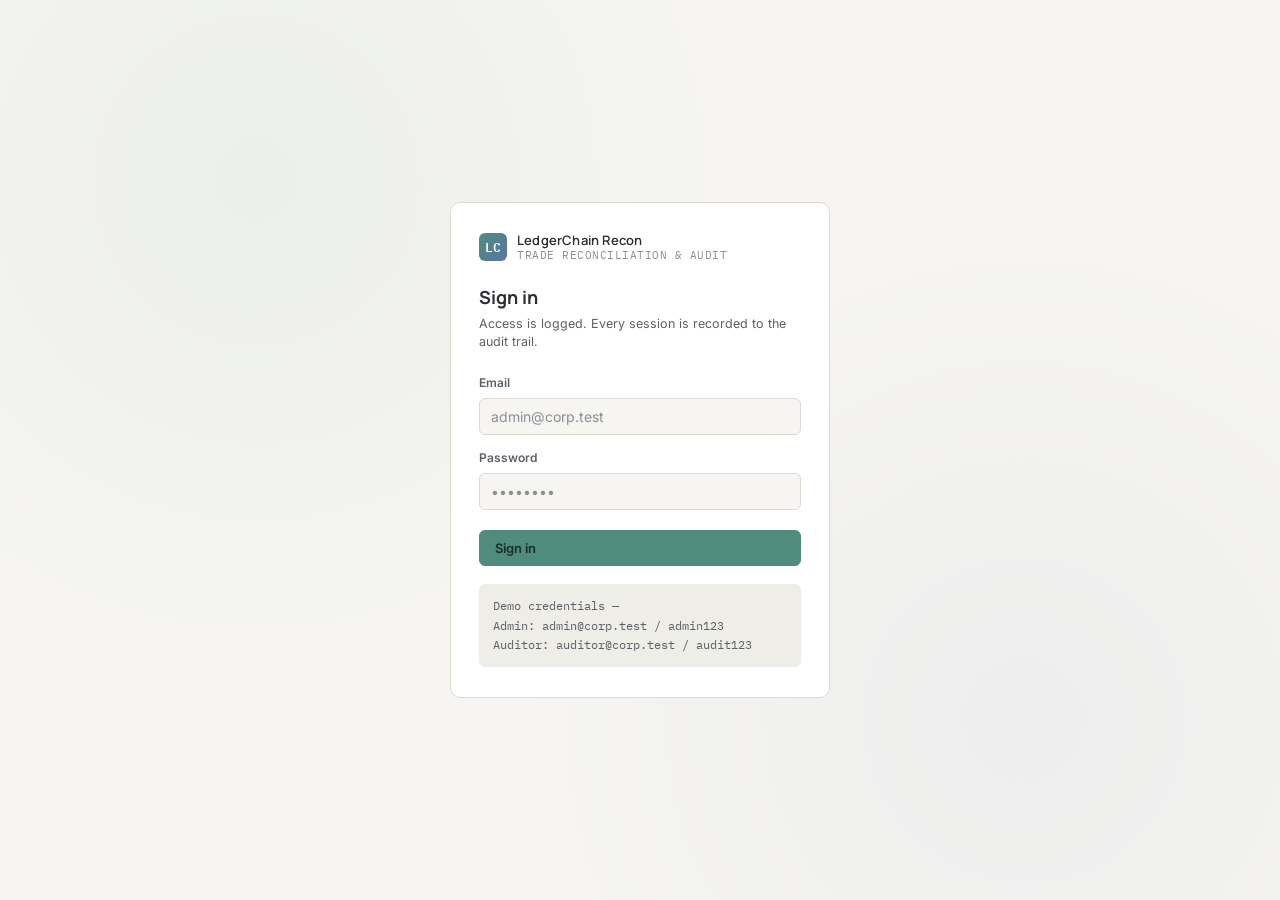
==== commit 961ed651: "iteration 2" ====
--- a/audit-log.html
+++ b/audit-log.html
@@ -6,6 +6,7 @@
 <title>Audit Log · LedgerChain Recon</title>
 <link rel="icon" type="image/svg+xml" href="data:image/svg+xml,<svg xmlns='http://www.w3.org/2000/svg' viewBox='0 0 32 32'><rect width='32' height='32' rx='6' fill='%230A0F1C'/><text x='16' y='22' font-family='IBM Plex Mono,monospace' font-size='18' font-weight='700' fill='%233DD9C0' text-anchor='middle'>LC</text></svg>">
 <link rel="stylesheet" href="css/style.css">
+<script>(function(){var t=localStorage.getItem('trc_theme');if(!t)t=window.matchMedia('(prefers-color-scheme:dark)').matches?'dark':'light';document.documentElement.setAttribute('data-theme',t)})();</script>
 </head>
 <body>
 
@@ -26,6 +27,13 @@
     <div class="sidebar-foot">
       <div class="user-chip" id="sessionChip">--</div>
       <div class="who"><strong id="sessionName">—</strong><span id="sessionRole">—</span></div>
+      <button class="theme-toggle" id="themeToggle" aria-label="Toggle theme" title="Toggle theme">
+        <span class="theme-toggle-track">
+          <svg class="theme-toggle-icon icon-moon" viewBox="0 0 24 24" width="11" height="11" fill="none" stroke="currentColor" stroke-width="2" stroke-linecap="round" stroke-linejoin="round"><path d="M21 12.79A9 9 0 1111.21 3 7 7 0 0021 12.79z"/></svg>
+          <span class="theme-toggle-thumb"></span>
+          <svg class="theme-toggle-icon icon-sun" viewBox="0 0 24 24" width="11" height="11" fill="none" stroke="currentColor" stroke-width="2" stroke-linecap="round" stroke-linejoin="round"><circle cx="12" cy="12" r="5"/><path d="M12 1v2M12 21v2M4.22 4.22l1.42 1.42M18.36 18.36l1.42 1.42M1 12h2M21 12h2M4.22 19.78l1.42-1.42M18.36 5.64l1.42-1.42"/></svg>
+        </span>
+      </button>
       <a href="#" id="logoutBtn" class="logout-link">Sign out</a>
     </div>
   </aside>
--- a/css/style.css
+++ b/css/style.css
@@ -1,36 +1,85 @@
 /* ============================================================
    Corporate Trade Reconciliation & Audit Log System
-   Design tokens: dark ledger / terminal aesthetic.
-   Data-bearing text uses IBM Plex Mono; UI chrome uses Inter.
+   Design tokens: warm slate / sage teal palette.
+   Inter for body UI, Manrope for headings, IBM Plex Mono for data.
    ============================================================ */
 
-@import url('https://fonts.googleapis.com/css2?family=Inter:wght@400;500;600;700&family=IBM+Plex+Mono:wght@400;500;600&display=swap');
+@import url('https://fonts.googleapis.com/css2?family=Inter:wght@400;500;600;700&family=Manrope:wght@600;700;800&family=IBM+Plex+Mono:wght@400;500;600&display=swap');
 
 :root{
-  --bg:            #0A0F1C;
-  --surface:       #121A2B;
-  --surface-2:     #1A2338;
-  --surface-3:     #212C46;
-  --border:        #263048;
-  --text:          #E7ECF5;
-  --text-dim:      #8B96AD;
-  --text-faint:    #5C6785;
-
-  --accent:        #3DD9C0;   /* matched / healthy */
-  --accent-dim:    #1F5F55;
-  --warn:          #F0A93A;   /* mismatch */
-  --warn-dim:      #6B4E1D;
-  --danger:        #E5484D;   /* missing / critical */
-  --danger-dim:    #5E2224;
-  --info:          #5B8DEF;   /* neutral informational */
+  /* ---- Theme-dependent neutral palette (dark mode default) ---- */
+  --bg:            #15181D;
+  --surface:       #1D2127;
+  --surface-2:     #262B33;
+  --surface-3:     #323841;
+  --border:        #323841;
+  --text:          #E4E6EA;
+  --text-dim:      #9BA3AF;
+  --text-faint:    #656E7A;
+
+  /* ---- Semantic status / interactive colors ---- */
+  --accent:            #6FB7A8;
+  --accent-dim:        #2A5045;
+  --accent-secondary:  #7C93C7;
+  --warn:              #F0A93A;
+  --warn-dim:          #6B4E1D;
+  --danger:            #E5484D;
+  --danger-dim:        #5E2224;
+  --info:              #5B8DEF;
+
+  /* ---- Theme-aware derived colors ---- */
+  --btn-primary-bg:    var(--accent);
+  --btn-primary-color: #0F1E1B;
+  --btn-primary-hover: #5DA696;
+  --brand-mark-bg: linear-gradient(135deg, var(--accent), var(--accent-secondary));
+  --brand-mark-color: #0F1E1B;
+  --accent-bar:        var(--accent);
+  --modal-backdrop:    rgba(0,0,0,0.55);
+  --toast-shadow:      0 8px 24px rgba(0,0,0,0.35);
+  --row-hover:         rgba(255,255,255,0.03);
+  --login-glow: radial-gradient(circle at 20% 20%, rgba(111,183,168,0.06), transparent 40%),
+                radial-gradient(circle at 80% 80%, rgba(124,147,199,0.06), transparent 40%);
 
   --radius:        6px;
   --radius-lg:     10px;
 
-  --font-ui:   'Inter', system-ui, sans-serif;
-  --font-mono: 'IBM Plex Mono', ui-monospace, monospace;
+  --font-ui:      'Inter', system-ui, sans-serif;
+  --font-heading: 'Manrope', system-ui, sans-serif;
+  --font-mono:    'IBM Plex Mono', ui-monospace, monospace;
 
   --focus-ring: 0 0 0 2px var(--bg), 0 0 0 4px var(--accent);
+}
+
+[data-theme="light"]{
+  --bg:            #F6F5F2;
+  --surface:       #FFFFFF;
+  --surface-2:     #EFEDE8;
+  --surface-3:     #DEDAD2;
+  --border:        #DEDAD2;
+  --text:          #2A2D31;
+  --text-dim:      #5B6067;
+  --text-faint:    #8A8F96;
+
+  --accent:            #4F8C7D;
+  --accent-dim:        #CEE5DF;
+  --accent-secondary:  #5D74A6;
+  --warn:              #F0A93A;
+  --warn-dim:          #F0DDB8;
+  --danger:            #E5484D;
+  --danger-dim:        #F5D0D0;
+  --info:              #5B8DEF;
+
+  --btn-primary-bg:    var(--accent);
+  --btn-primary-color: #1A2E28;
+  --btn-primary-hover: #3D7366;
+  --brand-mark-bg: linear-gradient(135deg, var(--accent), var(--accent-secondary));
+  --brand-mark-color: #FFFFFF;
+  --accent-bar:        var(--accent);
+  --modal-backdrop:    rgba(0,0,0,0.25);
+  --toast-shadow:      0 4px 16px rgba(0,0,0,0.08);
+  --row-hover:         rgba(0,0,0,0.03);
+  --login-glow: radial-gradient(circle at 20% 20%, rgba(79,140,125,0.06), transparent 40%),
+                radial-gradient(circle at 80% 80%, rgba(93,116,166,0.06), transparent 40%);
 }
 
 *{ box-sizing:border-box; }
@@ -90,16 +139,16 @@
 .brand-mark{
   width:28px; height:28px;
   border-radius:6px;
-  background:linear-gradient(135deg, var(--accent), var(--info));
+  background:var(--brand-mark-bg);
   display:flex; align-items:center; justify-content:center;
   font-family:var(--font-mono);
   font-weight:600;
   font-size:13px;
-  color:#04140F;
+  color:var(--brand-mark-color);
   flex-shrink:0;
 }
 .brand-text{ display:flex; flex-direction:column; line-height:1.2; }
-.brand-text strong{ font-size:13px; font-weight:600; letter-spacing:0.2px; }
+.brand-text strong{ font-size:13px; font-weight:600; letter-spacing:0.2px; font-family:var(--font-heading); }
 .brand-text span{ font-size:10.5px; color:var(--text-faint); font-family:var(--font-mono); letter-spacing:0.5px; text-transform:uppercase; }
 
 .nav{ display:flex; flex-direction:column; gap:2px; }
@@ -124,9 +173,9 @@
   transition:background .12s ease, color .12s ease;
 }
 .nav a:hover{ background:var(--surface-2); color:var(--text); }
-.nav a.active{ position:relative; background:var(--surface-2); color:var(--accent); }
-.nav a.active::before{ content:''; position:absolute; left:0; top:6px; bottom:6px; width:3px; background:var(--accent); border-radius:0 2px 2px 0; }
-.nav a.active .nav-ico{ color:var(--accent); }
+.nav a.active{ position:relative; background:var(--surface-2); color:var(--accent-bar); }
+.nav a.active::before{ content:''; position:absolute; left:0; top:6px; bottom:6px; width:3px; background:var(--accent-bar); border-radius:0 2px 2px 0; }
+.nav a.active .nav-ico{ color:var(--accent-bar); }
 .nav-ico{ width:16px; text-align:center; color:var(--text-faint); font-family:var(--font-mono); font-size:12px; }
 
 .sidebar-foot{
@@ -151,6 +200,38 @@
 .logout-link{ margin-left:auto; color:var(--text-faint); font-size:12px; text-decoration:none; padding:6px; border-radius:var(--radius); }
 .logout-link:hover{ color:var(--danger); background:var(--surface-2); }
 
+/* ---------- Theme toggle switch ---------- */
+.theme-toggle{
+  background:none; border:none; cursor:pointer; padding:2px;
+  display:flex; align-items:center; flex-shrink:0;
+  border-radius:999px;
+  transition:box-shadow .15s ease;
+}
+.theme-toggle:focus-visible{ box-shadow:0 0 0 2px var(--accent-bar); }
+.theme-toggle-track{
+  width:38px; height:20px; border-radius:10px;
+  background:var(--surface-3); border:1px solid var(--border);
+  position:relative; display:flex; align-items:center;
+  padding:0 3px; gap:1px;
+  transition:background .25s ease, border-color .25s ease;
+}
+.theme-toggle-thumb{
+  width:14px; height:14px; border-radius:50%;
+  background:var(--text);
+  position:absolute; left:2px; top:2px;
+  z-index:1;
+  transition:transform .25s ease, background .25s ease;
+}
+[data-theme="light"] .theme-toggle-thumb{ transform:translateX(18px); }
+.theme-toggle-icon{
+  width:11px; height:11px; color:var(--text-faint);
+  transition:color .25s ease;
+}
+.theme-toggle-icon.icon-moon{ margin-right:auto; color:var(--accent); }
+.theme-toggle-icon.icon-sun{ margin-left:auto; }
+[data-theme="light"] .theme-toggle-icon.icon-moon{ color:var(--text-faint); }
+[data-theme="light"] .theme-toggle-icon.icon-sun{ color:var(--accent); }
+
 /* ---------- Main area ---------- */
 .main{ padding:28px 34px 60px; max-width:1180px; }
 
@@ -170,7 +251,7 @@
   color:var(--text-faint);
   margin:0 0 4px;
 }
-.page-title{ font-size:22px; font-weight:700; margin:0; letter-spacing:-0.2px; }
+.page-title{ font-size:22px; font-weight:700; margin:0; letter-spacing:-0.2px; font-family:var(--font-heading); }
 .page-sub{ color:var(--text-dim); font-size:13px; margin-top:6px; }
 
 /* ---------- Buttons ---------- */
@@ -189,8 +270,8 @@
 }
 .btn:hover{ border-color:var(--text-faint); }
 .btn:active{ transform:translateY(1px); }
-.btn-primary{ background:var(--accent); border-color:var(--accent); color:#04140F; }
-.btn-primary:hover{ background:#34C7B0; border-color:#34C7B0; }
+.btn-primary{ background:var(--btn-primary-bg); border-color:var(--btn-primary-bg); color:var(--btn-primary-color); }
+.btn-primary:hover{ background:var(--btn-primary-hover); border-color:var(--btn-primary-hover); }
 .btn-danger{ background:transparent; border-color:var(--danger-dim); color:var(--danger); }
 .btn-danger:hover{ background:var(--danger-dim); }
 .btn-ghost{ background:transparent; border-color:transparent; }
@@ -229,7 +310,7 @@
   color:var(--text-faint);
   margin-bottom:10px;
 }
-.stat-value{ font-size:26px; font-weight:700; font-family:var(--font-mono); letter-spacing:-0.5px; }
+.stat-value{ font-size:26px; font-weight:700; font-family:var(--font-heading); letter-spacing:-0.5px; }
 .stat-value.accent{ color:var(--accent); }
 .stat-value.warn{ color:var(--warn); }
 .stat-value.danger{ color:var(--danger); }
@@ -256,7 +337,7 @@
   vertical-align:middle;
 }
 tbody tr:last-child td{ border-bottom:none; }
-tbody tr:hover{ background:rgba(255,255,255,0.015); }
+tbody tr:hover{ background:var(--row-hover); }
 .mono{ font-family:var(--font-mono); }
 .num{ font-family:var(--font-mono); text-align:right; }
 
@@ -313,7 +394,7 @@
 
 /* ---------- Modal ---------- */
 .modal-backdrop{
-  position:fixed; inset:0; background:rgba(5,8,16,0.7);
+  position:fixed; inset:0; background:var(--modal-backdrop);
   display:flex; align-items:center; justify-content:center;
   z-index:100; padding:20px;
 }
@@ -324,7 +405,7 @@
   width:100%; max-width:460px;
   padding:22px;
 }
-.modal h3{ margin:0 0 4px; font-size:16px; }
+.modal h3{ margin:0 0 4px; font-size:16px; font-family:var(--font-heading); }
 .modal .modal-sub{ color:var(--text-dim); font-size:12.5px; margin-bottom:16px; }
 .modal-actions{ display:flex; justify-content:flex-end; gap:10px; margin-top:18px; }
 .hidden{ display:none !important; }
@@ -336,7 +417,7 @@
   border-left:3px solid var(--accent);
   padding:12px 16px; border-radius:var(--radius);
   font-size:13px; max-width:320px;
-  box-shadow:0 8px 24px rgba(0,0,0,0.4);
+  box-shadow:var(--toast-shadow);
   z-index:200;
   transition:bottom .25s ease, opacity .25s ease;
   animation:toast-in .18s ease;
@@ -360,8 +441,11 @@
   .nav a .nav-ico{ font-size:18px; }
   .nav a:hover::after{ content:attr(data-label); position:absolute; left:68px; background:var(--surface-3); color:var(--text); padding:6px 10px; border-radius:var(--radius); font-size:12px; white-space:nowrap; z-index:50; font-weight:500; }
   .nav a{ position:relative; }
-  .sidebar-foot{ flex-direction:column; gap:4px; }
+  .sidebar-foot{ flex-direction:column; gap:6px; }
   .sidebar-foot .who{ display:none; }
+  .theme-toggle-track{ width:32px; height:18px; }
+  .theme-toggle-thumb{ width:12px; height:12px; }
+  [data-theme="light"] .theme-toggle-thumb{ transform:translateX(14px); }
   .logout-link{ font-size:0; }
   .logout-link::after{ content:'⏻'; font-size:16px; }
   .main{ padding:20px 16px 40px; }
@@ -435,10 +519,7 @@
 .login-shell{
   min-height:100vh;
   display:flex; align-items:center; justify-content:center;
-  background:
-    radial-gradient(circle at 20% 20%, rgba(61,217,192,0.06), transparent 40%),
-    radial-gradient(circle at 80% 80%, rgba(91,141,239,0.06), transparent 40%),
-    var(--bg);
+  background:var(--login-glow), var(--bg);
   padding:20px;
 }
 .login-card{
@@ -449,7 +530,7 @@
   padding:30px 28px;
 }
 .login-brand{ display:flex; align-items:center; gap:10px; margin-bottom:22px; }
-.login-title{ font-size:18px; font-weight:700; margin:0 0 4px; }
+.login-title{ font-size:18px; font-weight:700; margin:0 0 4px; font-family:var(--font-heading); }
 .login-sub{ font-size:12.5px; color:var(--text-dim); margin:0 0 22px; }
 .login-demo{
   margin-top:18px; padding:12px 14px;
@@ -458,7 +539,7 @@
   line-height:1.7;
 }
 
-.section-title{ font-size:14px; font-weight:700; margin:0 0 14px; }
+.section-title{ font-size:14px; font-weight:700; margin:0 0 14px; font-family:var(--font-heading); }
 .flex-between{ display:flex; align-items:center; justify-content:space-between; gap:12px; }
 
 /* utility */
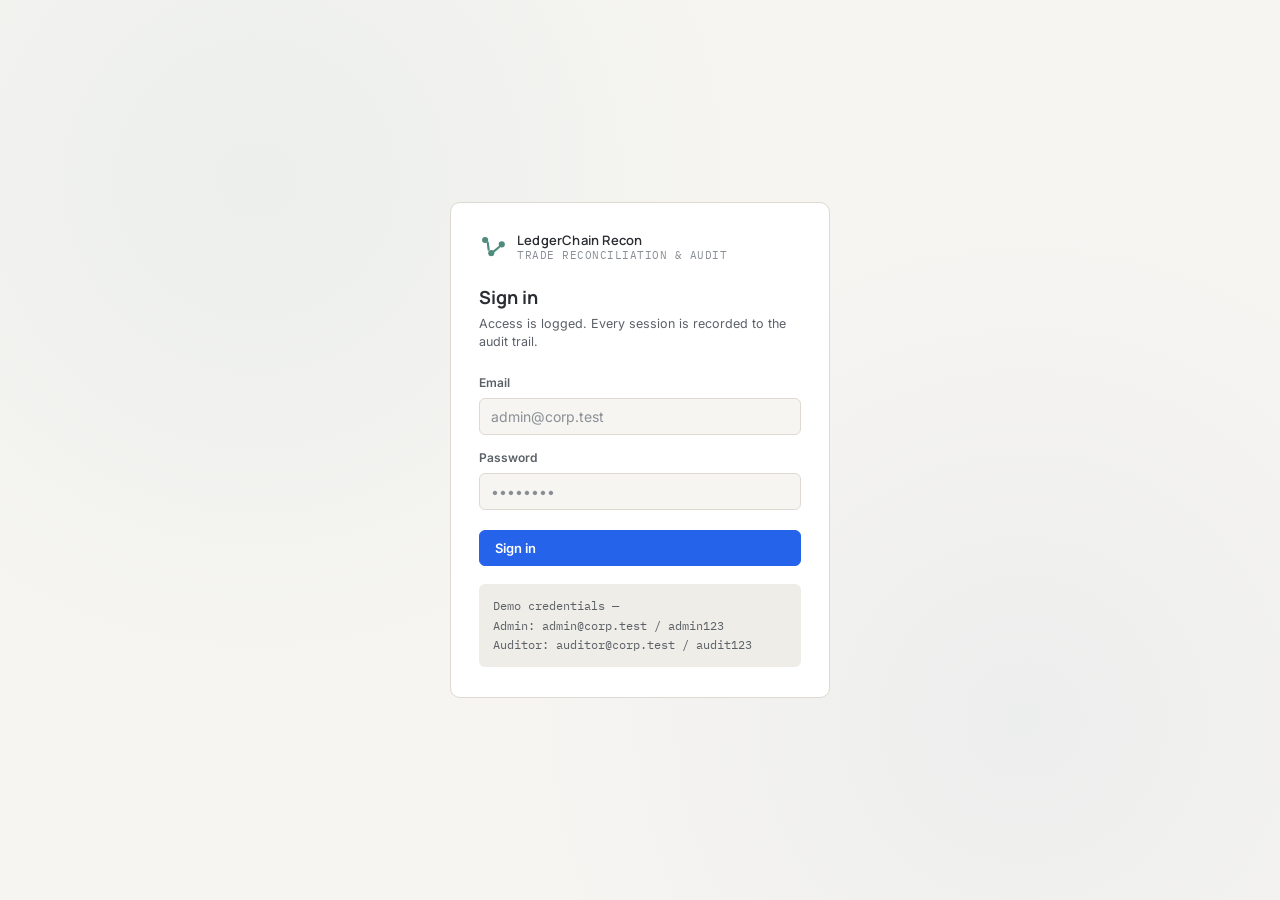
==== commit 5038efa5: "iteration 3" ====
--- a/audit-log.html
+++ b/audit-log.html
@@ -4,16 +4,29 @@
 <meta charset="UTF-8">
 <meta name="viewport" content="width=device-width, initial-scale=1.0">
 <title>Audit Log · LedgerChain Recon</title>
-<link rel="icon" type="image/svg+xml" href="data:image/svg+xml,<svg xmlns='http://www.w3.org/2000/svg' viewBox='0 0 32 32'><rect width='32' height='32' rx='6' fill='%230A0F1C'/><text x='16' y='22' font-family='IBM Plex Mono,monospace' font-size='18' font-weight='700' fill='%233DD9C0' text-anchor='middle'>LC</text></svg>">
+<link rel="icon" type="image/svg+xml" href="data:image/svg+xml,<svg xmlns='http://www.w3.org/2000/svg' viewBox='0 0 32 32' fill='none'><circle cx='7' cy='8' r='3.5' fill='%236FB7A8'/><line x1='10' y1='11' x2='11' y2='19' stroke='%236FB7A8' stroke-width='2.5' stroke-linecap='round'/><circle cx='14' cy='23' r='3.5' fill='%236FB7A8'/><line x1='17' y1='21' x2='23' y2='16' stroke='%236FB7A8' stroke-width='2.5' stroke-linecap='round'/><circle cx='26' cy='13' r='3.5' fill='%236FB7A8'/></svg>">
 <link rel="stylesheet" href="css/style.css">
 <script>(function(){var t=localStorage.getItem('trc_theme');if(!t)t=window.matchMedia('(prefers-color-scheme:dark)').matches?'dark':'light';document.documentElement.setAttribute('data-theme',t)})();</script>
 </head>
 <body>
 
 <div class="app-shell">
+  <div class="mobile-topbar">
+    <button class="hamburger" id="hamburgerBtn" aria-label="Toggle menu">
+      <svg viewBox="0 0 24 24" fill="none" stroke="currentColor" stroke-width="2" stroke-linecap="round"><path d="M3 6h18M3 12h18M3 18h18"/></svg>
+    </button>
+    <span class="mobile-title">Audit Log</span>
+    <button class="theme-toggle" id="themeToggleMobile" aria-label="Toggle theme" title="Toggle theme">
+      <span class="theme-toggle-track">
+        <svg class="theme-toggle-icon icon-moon" viewBox="0 0 24 24" width="11" height="11" fill="none" stroke="currentColor" stroke-width="2" stroke-linecap="round" stroke-linejoin="round"><path d="M21 12.79A9 9 0 1111.21 3 7 7 0 0021 12.79z"/></svg>
+        <span class="theme-toggle-thumb"></span>
+        <svg class="theme-toggle-icon icon-sun" viewBox="0 0 24 24" width="11" height="11" fill="none" stroke="currentColor" stroke-width="2" stroke-linecap="round" stroke-linejoin="round"><circle cx="12" cy="12" r="5"/><path d="M12 1v2M12 21v2M4.22 4.22l1.42 1.42M18.36 18.36l1.42 1.42M1 12h2M21 12h2M4.22 19.78l1.42-1.42M18.36 5.64l1.42-1.42"/></svg>
+      </span>
+    </button>
+  </div>
   <aside class="sidebar">
     <div class="brand">
-      <div class="brand-mark">LC</div>
+      <div class="brand-mark"><svg viewBox="0 0 32 32" fill="none"><circle cx="7" cy="8" r="3.5" fill="currentColor"/><line x1="10" y1="11" x2="11" y2="19" stroke="currentColor" stroke-width="2.5" stroke-linecap="round"/><circle cx="14" cy="23" r="3.5" fill="currentColor"/><line x1="17" y1="21" x2="23" y2="16" stroke="currentColor" stroke-width="2.5" stroke-linecap="round"/><circle cx="26" cy="13" r="3.5" fill="currentColor"/></svg></div>
       <div class="brand-text"><strong>LedgerChain</strong><span>Recon System</span></div>
     </div>
     <nav class="nav">
@@ -73,6 +86,7 @@
       <div id="logPagination"></div>
     </div>
   </main>
+  <div class="sidebar-backdrop"></div>
 </div>
 
 <script src="js/store.js"></script>
--- a/css/style.css
+++ b/css/style.css
@@ -28,11 +28,9 @@
   --info:              #5B8DEF;
 
   /* ---- Theme-aware derived colors ---- */
-  --btn-primary-bg:    var(--accent);
-  --btn-primary-color: #0F1E1B;
-  --btn-primary-hover: #5DA696;
-  --brand-mark-bg: linear-gradient(135deg, var(--accent), var(--accent-secondary));
-  --brand-mark-color: #0F1E1B;
+  --btn-primary-bg:    #2563EB;
+  --btn-primary-color: #FFFFFF;
+  --btn-primary-hover: #3B82F6;
   --accent-bar:        var(--accent);
   --modal-backdrop:    rgba(0,0,0,0.55);
   --toast-shadow:      0 8px 24px rgba(0,0,0,0.35);
@@ -69,11 +67,9 @@
   --danger-dim:        #F5D0D0;
   --info:              #5B8DEF;
 
-  --btn-primary-bg:    var(--accent);
-  --btn-primary-color: #1A2E28;
-  --btn-primary-hover: #3D7366;
-  --brand-mark-bg: linear-gradient(135deg, var(--accent), var(--accent-secondary));
-  --brand-mark-color: #FFFFFF;
+  --btn-primary-bg:    #2563EB;
+  --btn-primary-color: #FFFFFF;
+  --btn-primary-hover: #1D4ED8;
   --accent-bar:        var(--accent);
   --modal-backdrop:    rgba(0,0,0,0.25);
   --toast-shadow:      0 4px 16px rgba(0,0,0,0.08);
@@ -113,21 +109,21 @@
 
 /* ---------- App shell ---------- */
 .app-shell{
-  display:grid;
-  grid-template-columns:232px 1fr;
   min-height:100vh;
 }
 
 .sidebar{
+  position:fixed;
+  left:0; top:0;
+  width:232px;
+  height:100vh;
   background:var(--surface);
   border-right:1px solid var(--border);
   padding:20px 14px;
   display:flex;
   flex-direction:column;
   gap:24px;
-  position:sticky;
-  top:0;
-  height:100vh;
+  z-index:50;
 }
 
 .brand{
@@ -135,17 +131,16 @@
   align-items:center;
   gap:10px;
   padding:0 6px;
+  cursor:pointer;
 }
 .brand-mark{
   width:28px; height:28px;
-  border-radius:6px;
-  background:var(--brand-mark-bg);
   display:flex; align-items:center; justify-content:center;
-  font-family:var(--font-mono);
-  font-weight:600;
-  font-size:13px;
-  color:var(--brand-mark-color);
   flex-shrink:0;
+}
+.brand-mark svg{
+  width:100%; height:100%;
+  color:var(--accent);
 }
 .brand-text{ display:flex; flex-direction:column; line-height:1.2; }
 .brand-text strong{ font-size:13px; font-weight:600; letter-spacing:0.2px; font-family:var(--font-heading); }
@@ -178,14 +173,22 @@
 .nav a.active .nav-ico{ color:var(--accent-bar); }
 .nav-ico{ width:16px; text-align:center; color:var(--text-faint); font-family:var(--font-mono); font-size:12px; }
 
+/* ---------- Sidebar foot (two-row layout) ---------- */
 .sidebar-foot{
   margin-top:auto;
   border-top:1px solid var(--border);
   padding-top:14px;
   display:flex;
+  flex-direction:column;
+  gap:10px;
+}
+.sidebar-foot-row{
+  display:flex;
   align-items:center;
   gap:10px;
 }
+.sidebar-foot-row.top{ justify-content:flex-start; }
+.sidebar-foot-row.bottom{ justify-content:space-between; }
 .user-chip{
   width:30px; height:30px; border-radius:50%;
   background:var(--surface-3);
@@ -197,8 +200,11 @@
 .sidebar-foot .who{ display:flex; flex-direction:column; overflow:hidden; }
 .sidebar-foot .who strong{ font-size:12.5px; white-space:nowrap; overflow:hidden; text-overflow:ellipsis; }
 .sidebar-foot .who span{ font-size:10.5px; color:var(--text-faint); text-transform:uppercase; letter-spacing:0.5px; }
-.logout-link{ margin-left:auto; color:var(--text-faint); font-size:12px; text-decoration:none; padding:6px; border-radius:var(--radius); }
+.logout-link{ color:var(--text-faint); font-size:12px; text-decoration:none; padding:6px; border-radius:var(--radius); }
 .logout-link:hover{ color:var(--danger); background:var(--surface-2); }
+
+/* ---------- Main area ---------- */
+.main{ margin-left:232px; padding:28px 34px 60px; max-width:1412px; }
 
 /* ---------- Theme toggle switch ---------- */
 .theme-toggle{
@@ -231,9 +237,6 @@
 .theme-toggle-icon.icon-sun{ margin-left:auto; }
 [data-theme="light"] .theme-toggle-icon.icon-moon{ color:var(--text-faint); }
 [data-theme="light"] .theme-toggle-icon.icon-sun{ color:var(--accent); }
-
-/* ---------- Main area ---------- */
-.main{ padding:28px 34px 60px; max-width:1180px; }
 
 .page-head{
   display:flex;
@@ -267,17 +270,22 @@
   cursor:pointer;
   transition:border-color .12s ease, background .12s ease, transform .05s ease;
   white-space:nowrap;
+  min-height:36px;
+  text-decoration:none;
 }
 .btn:hover{ border-color:var(--text-faint); }
-.btn:active{ transform:translateY(1px); }
+.btn:active{ transform:translateY(1px); filter:brightness(0.88); }
+.btn:focus-visible{ outline:none; box-shadow:var(--focus-ring); }
 .btn-primary{ background:var(--btn-primary-bg); border-color:var(--btn-primary-bg); color:var(--btn-primary-color); }
 .btn-primary:hover{ background:var(--btn-primary-hover); border-color:var(--btn-primary-hover); }
+.btn-primary:active{ filter:brightness(0.92); }
 .btn-danger{ background:transparent; border-color:var(--danger-dim); color:var(--danger); }
 .btn-danger:hover{ background:var(--danger-dim); }
-.btn-ghost{ background:transparent; border-color:transparent; }
-.btn-ghost:hover{ background:var(--surface-2); }
-.btn-sm{ padding:6px 10px; font-size:12px; }
-.btn[disabled]{ opacity:0.45; cursor:not-allowed; }
+.btn-danger:active{ filter:brightness(0.88); }
+.btn-ghost{ background:transparent; border-color:transparent; color:var(--text-dim); }
+.btn-ghost:hover{ background:var(--surface-2); color:var(--text); }
+.btn-sm{ padding:6px 10px; font-size:12px; min-height:30px; }
+.btn[disabled]{ opacity:0.45; cursor:not-allowed; pointer-events:none; }
 
 /* ---------- Cards / panels ---------- */
 .card{
@@ -294,7 +302,7 @@
   gap:14px;
   margin-bottom:20px;
 }
-@media (max-width:900px){ .stat-grid{ grid-template-columns:repeat(2,1fr); } }
+@media (max-width:1023px){ .stat-grid{ grid-template-columns:repeat(2,1fr); } }
 
 .stat-card{
   background:var(--surface);
@@ -367,7 +375,6 @@
 .form-row{ display:flex; flex-direction:column; gap:6px; margin-bottom:14px; }
 .form-row label{ font-size:12px; font-weight:600; color:var(--text-dim); }
 .form-grid{ display:grid; grid-template-columns:1fr 1fr; gap:14px; }
-@media (max-width:640px){ .form-grid{ grid-template-columns:1fr; } }
 
 input[type=text], input[type=number], input[type=date],
 input[type=email], input[type=password], select, textarea{
@@ -433,7 +440,7 @@
 .sort-desc .sort-arrow::after{ content:'▼'; opacity:1; color:var(--accent); }
 
 /* ---------- Collapsible sidebar ---------- */
-@media (max-width:900px){
+@media (max-width:1023px){
   .app-shell{ grid-template-columns:64px 1fr; }
   .sidebar{ padding:16px 10px; align-items:center; }
   .brand-text, .nav-label, .nav a span:not(.nav-ico){ display:none; }
@@ -542,6 +549,139 @@
 .section-title{ font-size:14px; font-weight:700; margin:0 0 14px; font-family:var(--font-heading); }
 .flex-between{ display:flex; align-items:center; justify-content:space-between; gap:12px; }
 
+/* ---------- Mobile top bar (visible <768px) ---------- */
+.mobile-topbar{
+  display:none;
+  align-items:center;
+  gap:10px;
+  padding:10px 14px;
+  background:var(--surface);
+  border-bottom:1px solid var(--border);
+  position:sticky;
+  top:0;
+  z-index:90;
+}
+.mobile-topbar .hamburger{
+  background:none; border:none; cursor:pointer;
+  padding:6px; border-radius:var(--radius);
+  color:var(--text);
+  display:flex; align-items:center; justify-content:center;
+  min-width:36px; min-height:36px;
+}
+.mobile-topbar .hamburger:focus-visible{ box-shadow:var(--focus-ring); }
+.mobile-topbar .hamburger svg{ width:20px; height:20px; }
+.mobile-topbar .mobile-title{
+  font-family:var(--font-heading);
+  font-size:15px; font-weight:700;
+  flex:1; white-space:nowrap; overflow:hidden; text-overflow:ellipsis;
+}
+.mobile-topbar .theme-toggle-track{ width:32px; height:18px; }
+.mobile-topbar .theme-toggle-thumb{ width:12px; height:12px; }
+[data-theme="light"] .mobile-topbar .theme-toggle-thumb{ transform:translateX(14px); }
+
+/* ---------- Drawer sidebar (<768px) ---------- */
+@media (max-width:767px){
+  .mobile-topbar{ display:flex; }
+
+  .sidebar{
+    position:fixed;
+    left:-280px;
+    top:0; bottom:0;
+    width:260px;
+    z-index:110;
+    height:100vh;
+    transition:left .25s ease;
+    box-shadow:4px 0 16px rgba(0,0,0,0.2);
+  }
+  .app-shell.sidebar-open .sidebar{ left:0; }
+
+  .sidebar-backdrop{
+    display:none;
+    position:fixed; inset:0;
+    background:rgba(0,0,0,0.45);
+    z-index:105;
+  }
+  .app-shell.sidebar-open .sidebar-backdrop{ display:block; }
+
+  .app-shell{ grid-template-columns:1fr; }
+  .nav a:hover::after{ display:none; }
+  .main{ padding:16px; }
+}
+
+/* ---------- Table → card layout (<768px) ---------- */
+@media (max-width:767px){
+  .table-wrap{ border:none; overflow:visible; }
+  .table-wrap table, .table-wrap thead, .table-wrap tbody,
+  .table-wrap th, .table-wrap td, .table-wrap tr{ display:block; }
+  .table-wrap thead{ display:none; }
+  .table-wrap tbody tr{
+    background:var(--surface);
+    border:1px solid var(--border);
+    border-radius:var(--radius-lg);
+    padding:12px 14px;
+    margin-bottom:10px;
+  }
+  .table-wrap tbody td{
+    display:flex;
+    justify-content:space-between;
+    align-items:center;
+    padding:7px 0;
+    border-bottom:none;
+    border-bottom:1px solid var(--border);
+    gap:10px;
+    text-align:right;
+    min-height:32px;
+  }
+  .table-wrap tbody td:last-child{ border-bottom:none; }
+  .table-wrap tbody td::before{
+    content:attr(data-label);
+    font-family:var(--font-mono);
+    font-size:10px;
+    text-transform:uppercase;
+    letter-spacing:0.5px;
+    color:var(--text-faint);
+    white-space:nowrap;
+    text-align:left;
+  }
+  .table-wrap tbody td.num{ justify-content:space-between; }
+  .table-wrap .empty-state td{ display:block; text-align:center; border:none; }
+  .table-wrap .empty-state td::before{ display:none; }
+}
+
+/* ---------- Modal responsive (<768px) ---------- */
+@media (max-width:767px){
+  .modal{ max-width:100%; margin:0 10px; padding:18px; }
+  .modal-backdrop{ padding:10px; align-items:flex-end; }
+}
+
+/* ---------- Form touch targets (<768px) ---------- */
+@media (max-width:767px){
+  input[type=text], input[type=number], input[type=date],
+  input[type=email], input[type=password], select, textarea{
+    min-height:44px;
+    font-size:16px;
+  }
+  .btn{ min-height:44px; font-size:15px; }
+  .btn-sm{ min-height:36px; font-size:13px; }
+  .filter-bar select, .filter-bar input[type=text]{ min-width:100%; }
+}
+
+/* ---------- Dashboard grid (<768px) ---------- */
+@media (max-width:767px){
+  .stat-grid{ grid-template-columns:1fr; }
+}
+
+/* ---------- Form grid stacking (<768px) ---------- */
+@media (max-width:767px){
+  .form-grid{ grid-template-columns:1fr; }
+}
+
+/* ---------- Sparkline responsive ---------- */
+@media (max-width:767px){
+  .sparkline{ gap:8px; min-height:120px; }
+  .spark-bar-fill{ max-width:32px; }
+}
+
 /* utility */
 .mt-0{margin-top:0} .mb-0{margin-bottom:0}
 .text-dim{ color:var(--text-dim); }
